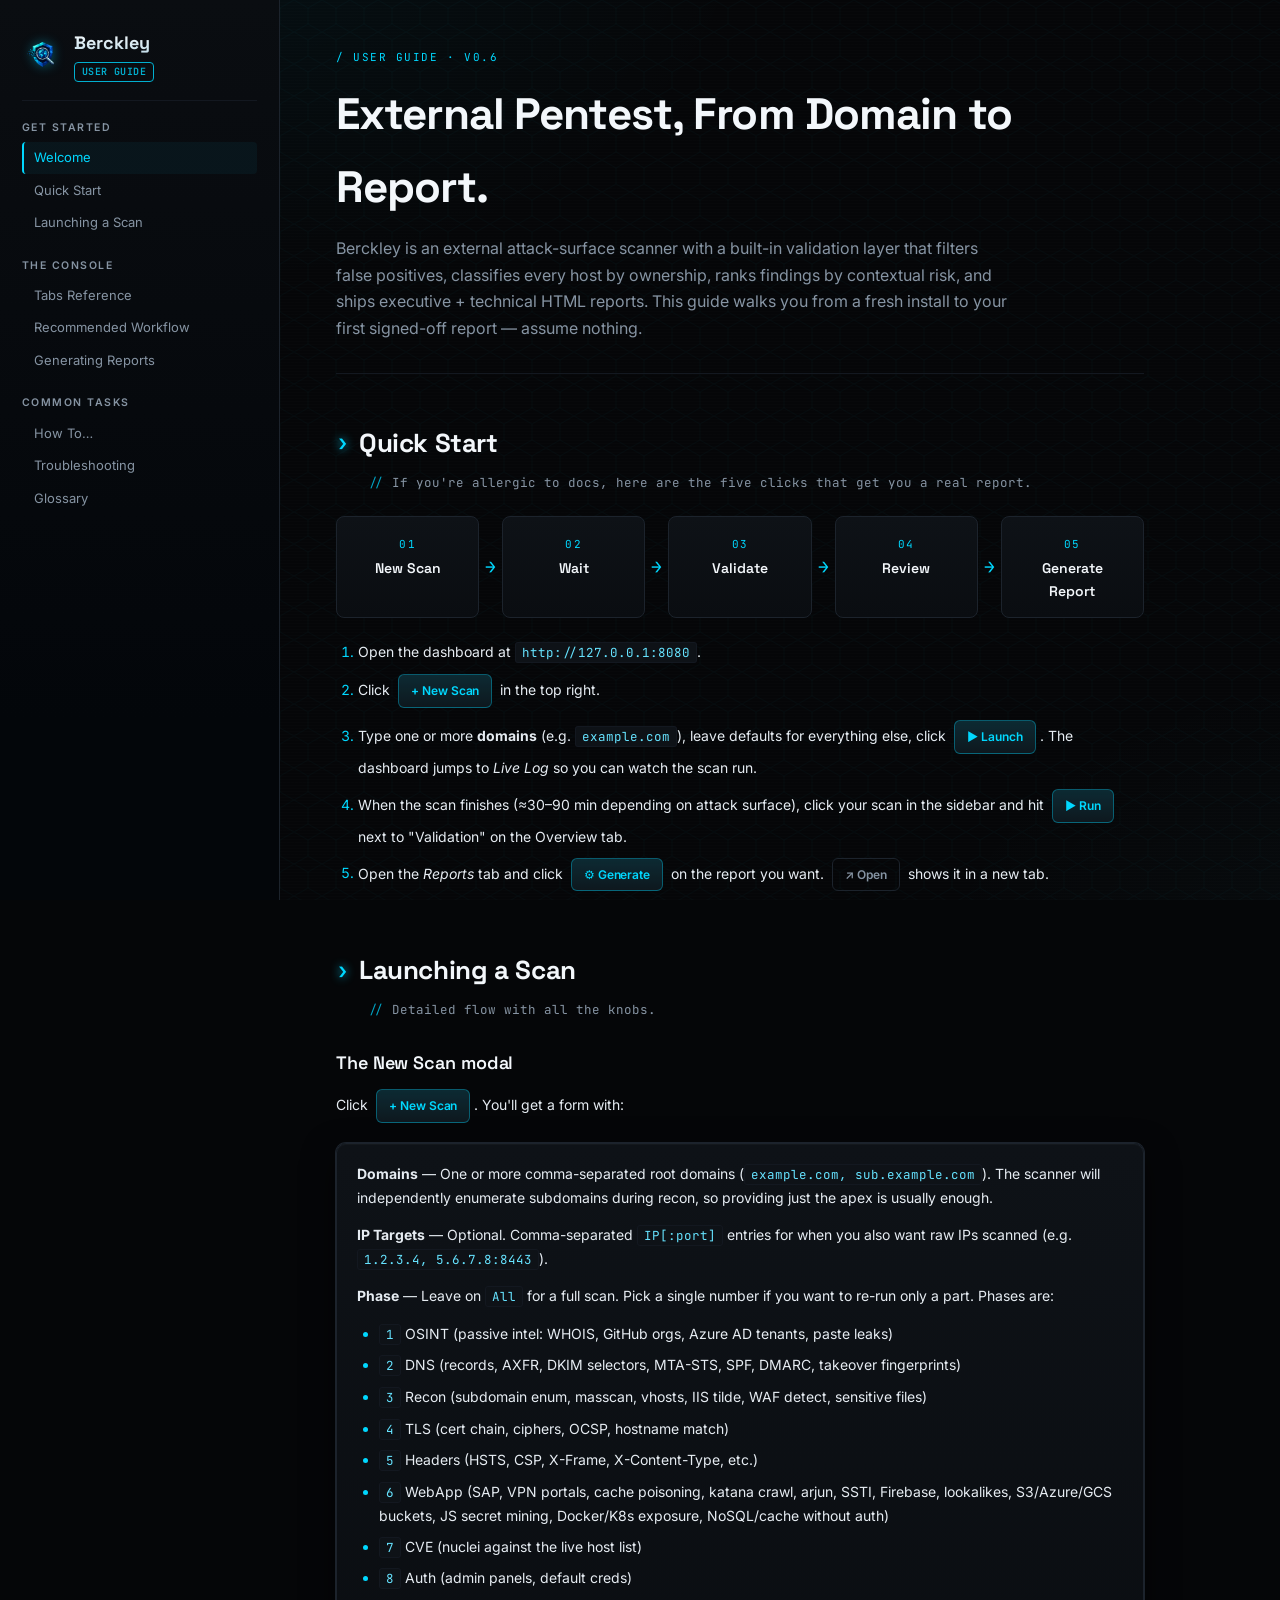
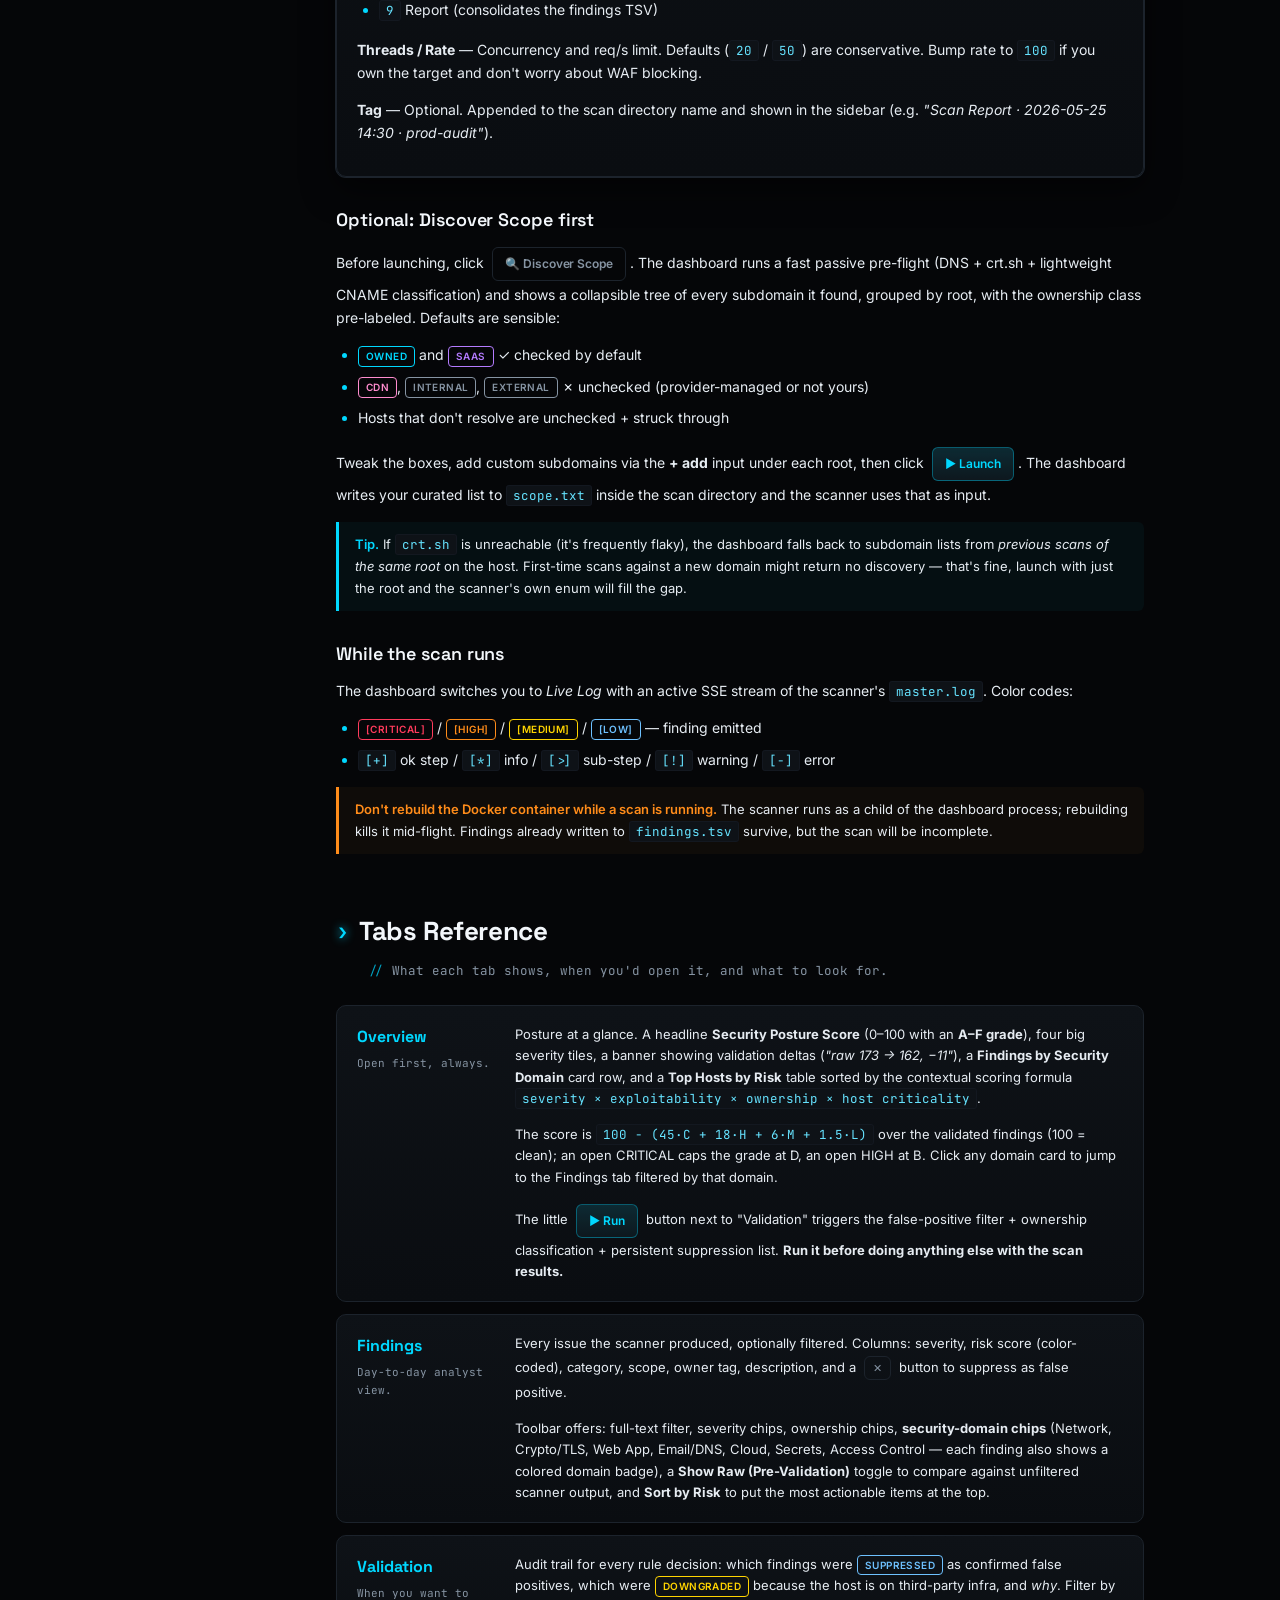
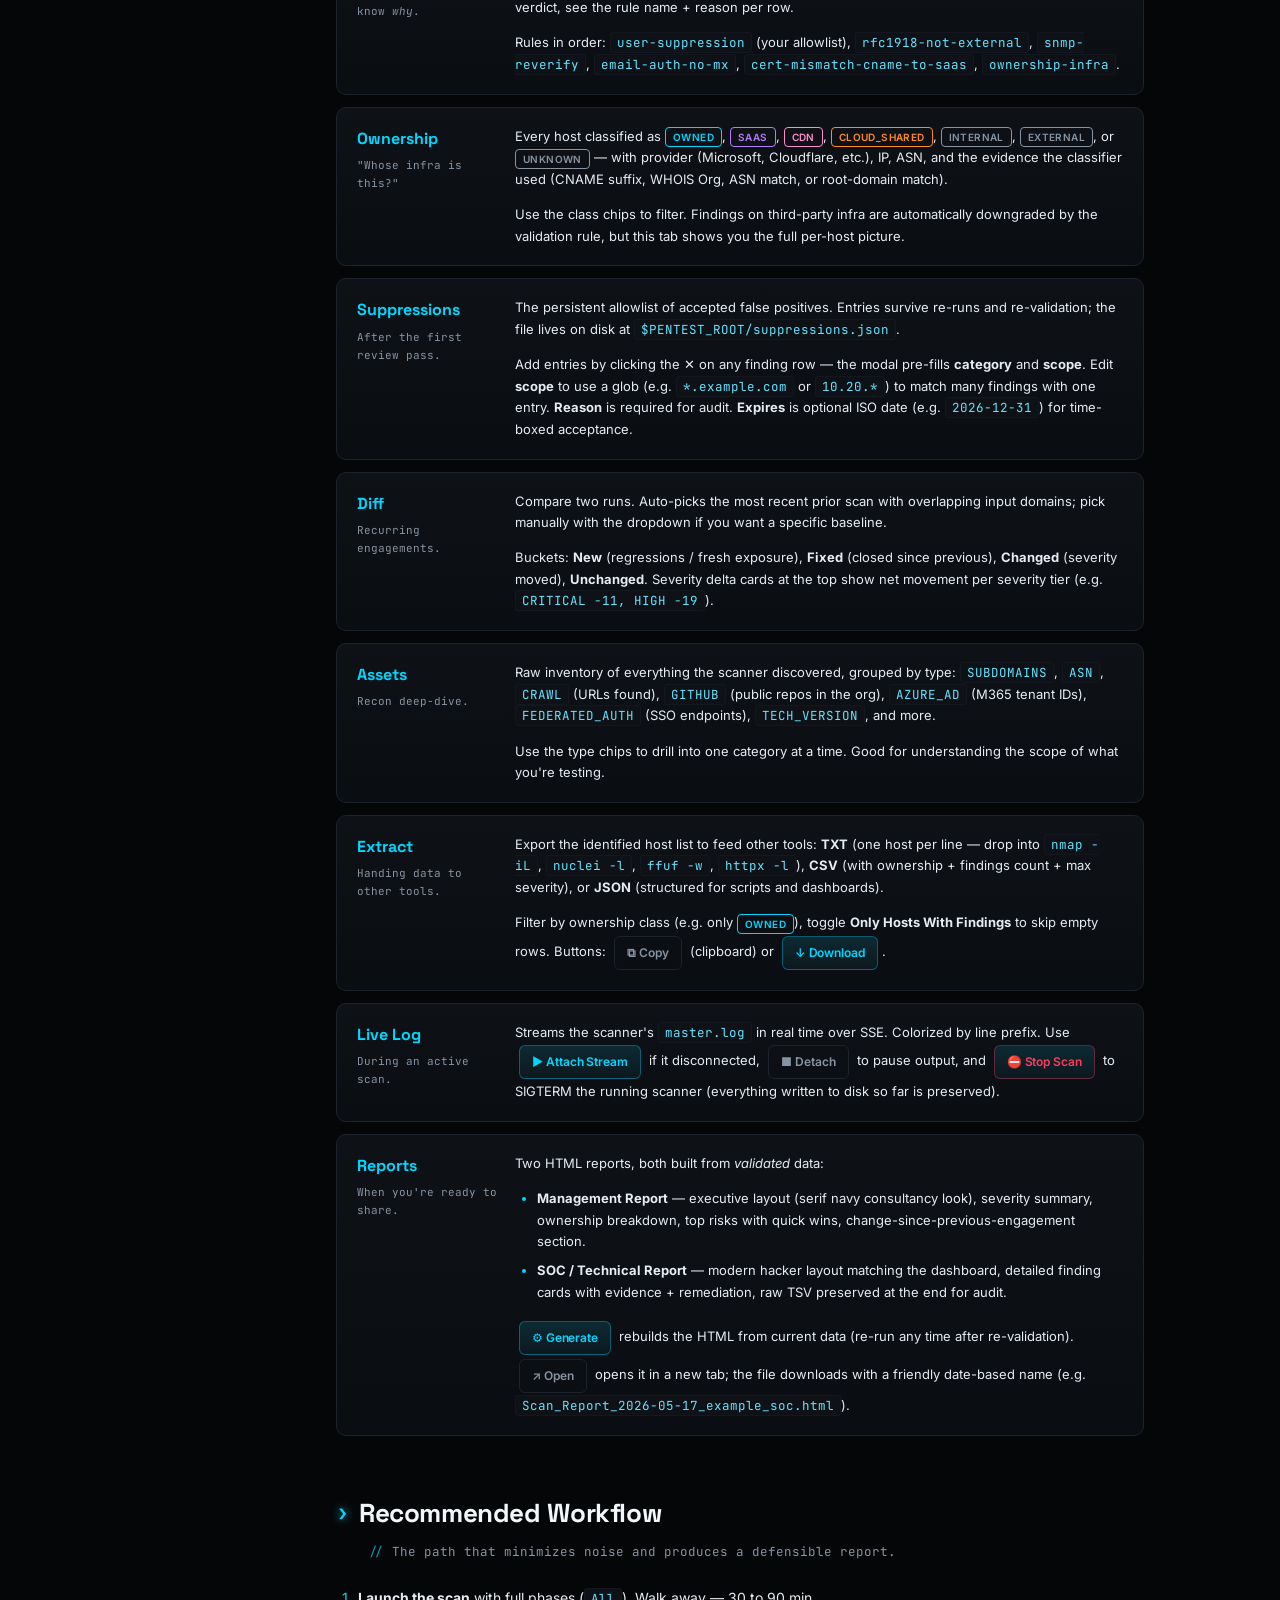
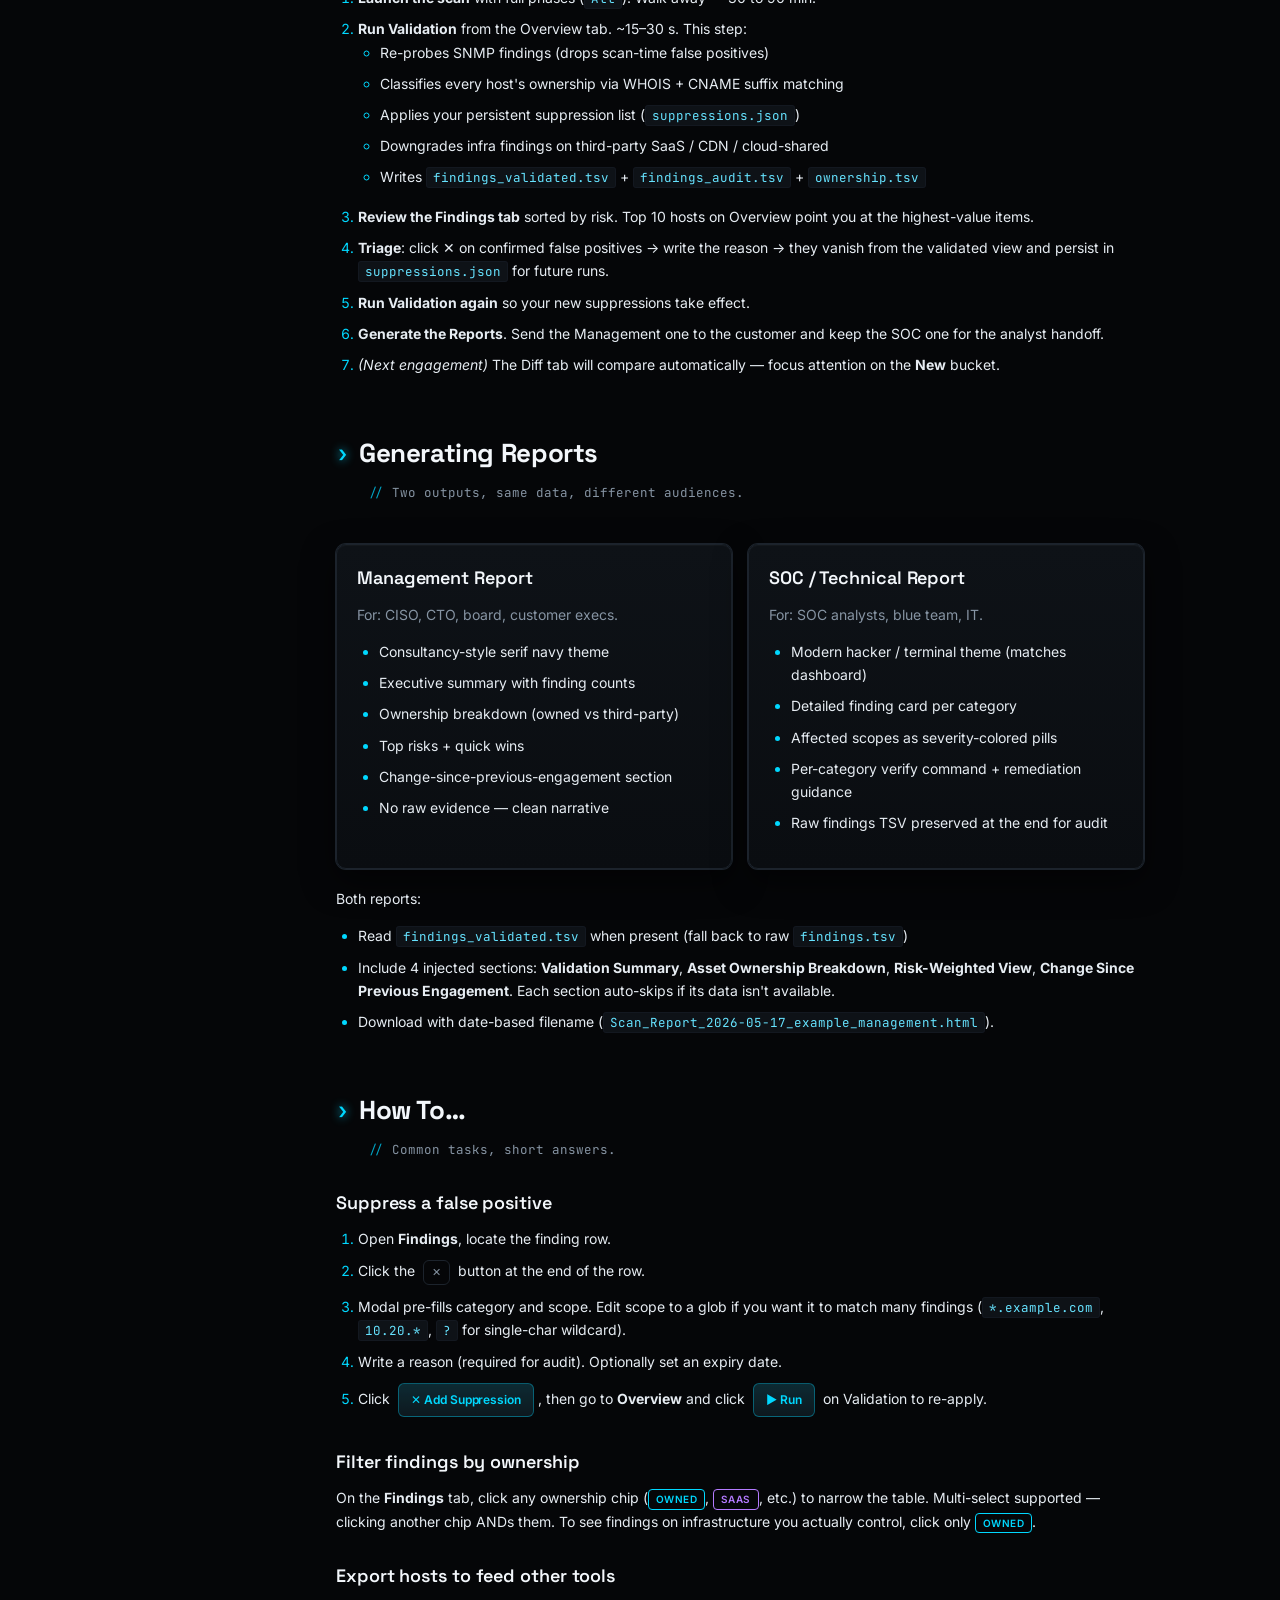
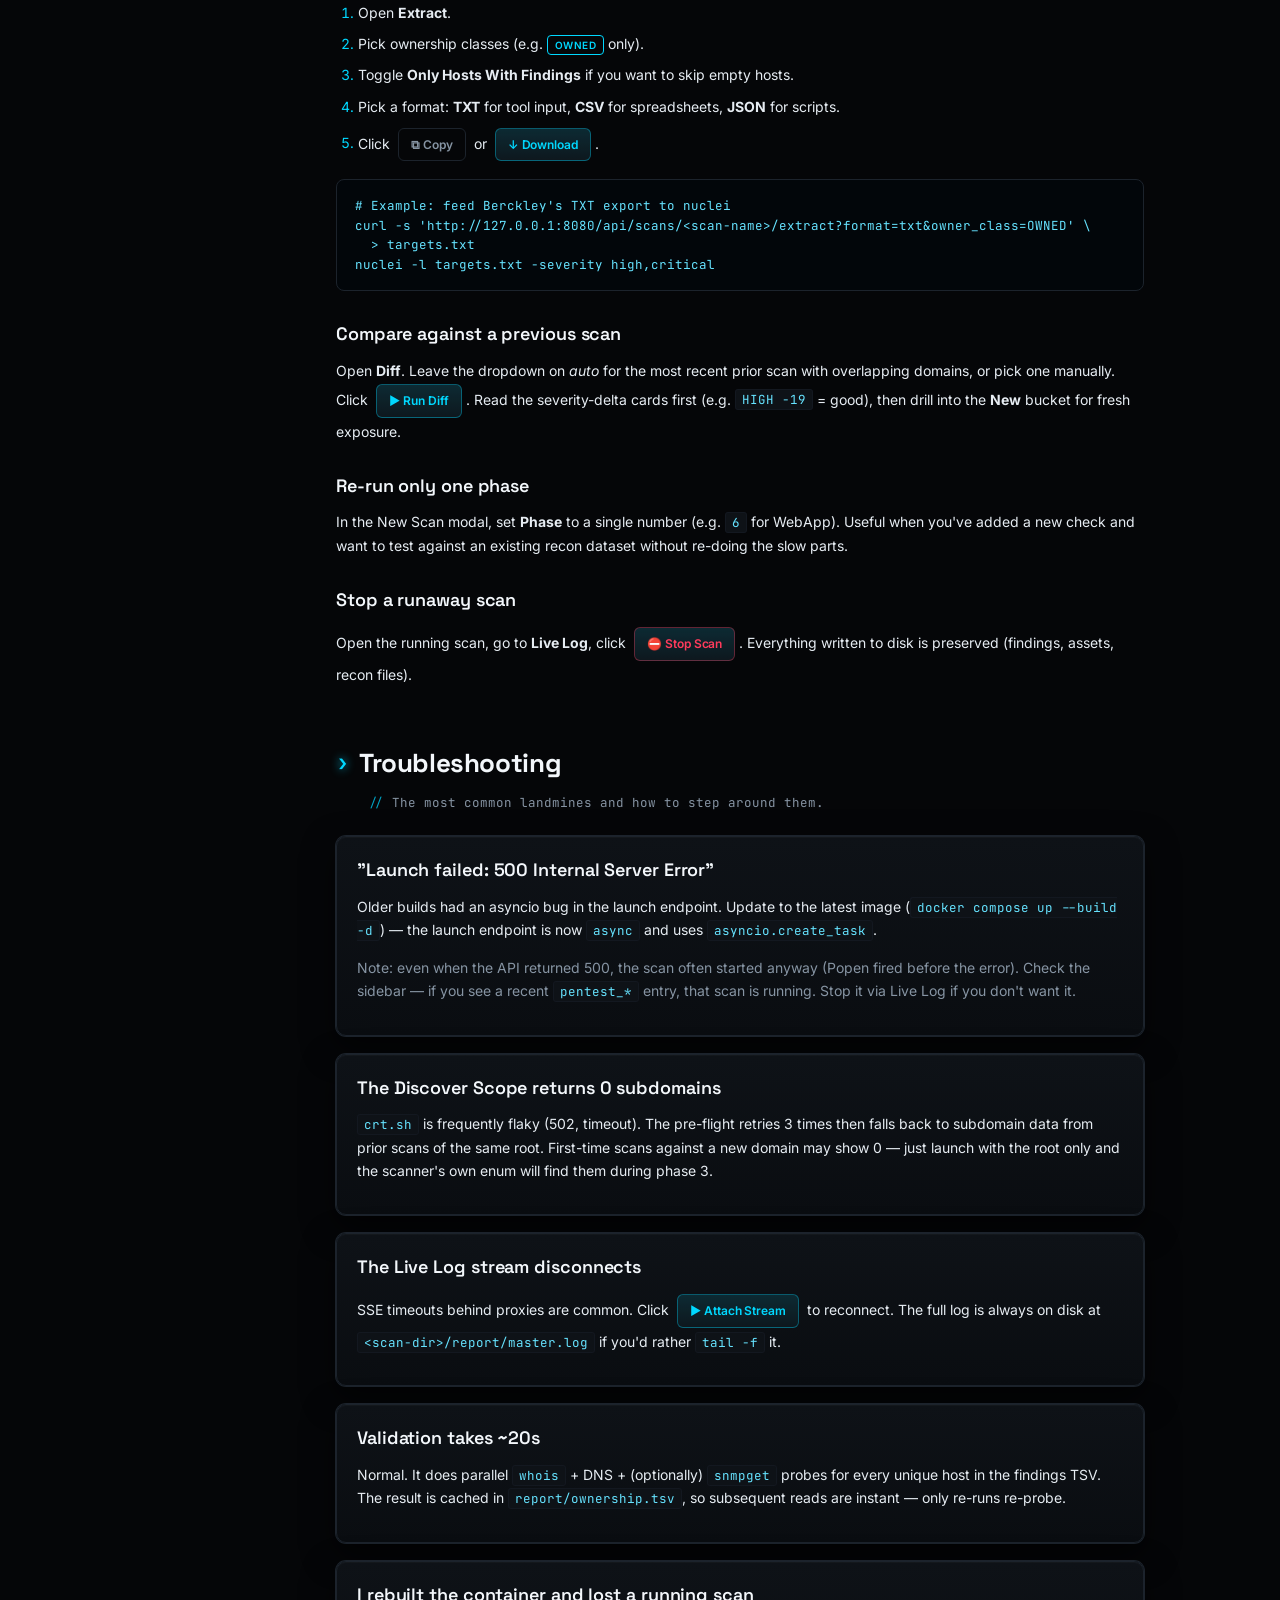
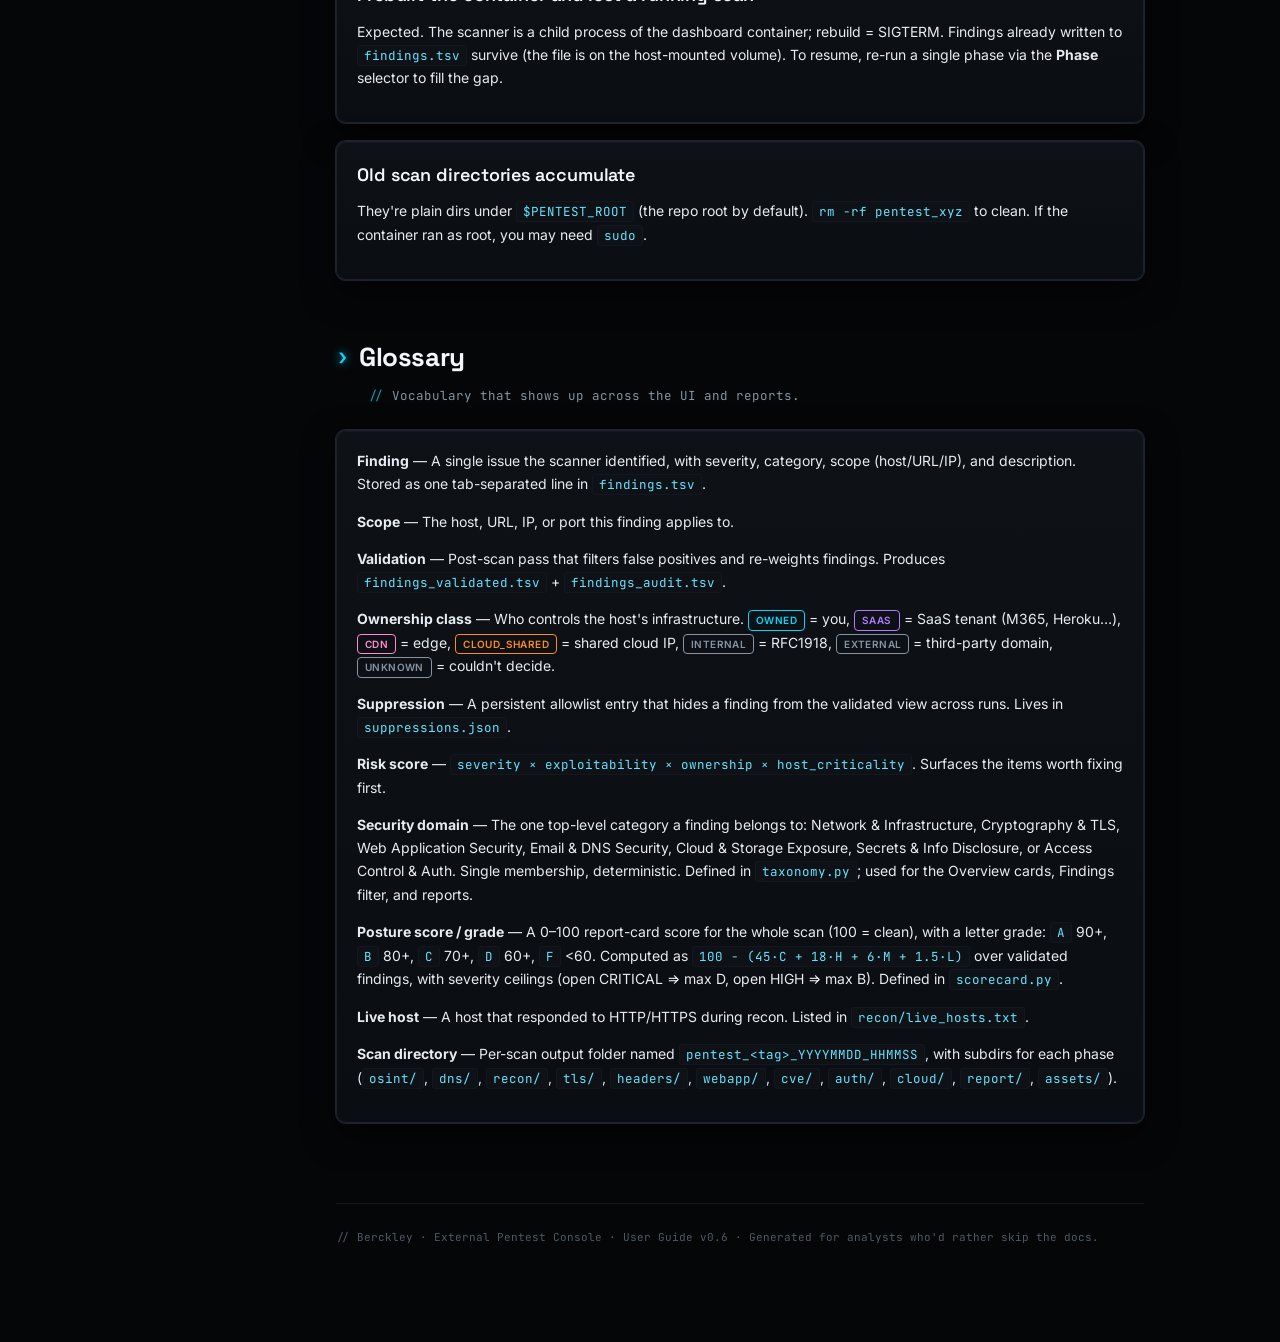
==== dashboard/static/guide.html @ d4cac2fb "Berckley — external attack-surface scanner, console & reports Public release of the tool only (no en" ====
<!doctype html>
<html lang="en">
<head>
<meta charset="utf-8">
<meta name="viewport" content="width=device-width, initial-scale=1">
<title>Berckley — User Guide</title>
<link rel="icon" type="image/png" href="/logo.png">
<link rel="preconnect" href="https://fonts.googleapis.com">
<link rel="preconnect" href="https://fonts.gstatic.com" crossorigin>
<link href="https://fonts.googleapis.com/css2?family=Inter:wght@400;500;600;700&family=Space+Grotesk:wght@500;600;700&family=JetBrains+Mono:wght@400;500;600;700&display=swap" rel="stylesheet">
<style>
:root {
  --bg:        #050608;
  --bg-1:      #0a0d11;
  --bg-2:      #0e1217;
  --bg-3:      #141921;
  --line:      #1c232c;
  --line-soft: #131820;
  --fg:        #e6ecf2;
  --fg-strong: #f3f7fb;
  --fg-soft:   #8694a3;
  --dim:       #4d5965;
  --accent:    #00d8ff;
  --accent-2:  #66e3ff;
  --accent-3:  #00a3c4;
  --crit: #ff3b5c;
  --high: #ff8c1a;
  --med:  #ffd400;
  --low:  #6ec1ff;
  --shadow-card:
    0 1px 0 rgba(255,255,255,.025) inset,
    0 0 0 1px var(--line),
    0 12px 32px rgba(0,0,0,.55);
  --font-ui:    'Inter', system-ui, -apple-system, sans-serif;
  --font-display:'Space Grotesk', 'Inter', sans-serif;
  --font-mono:  'JetBrains Mono', ui-monospace, monospace;
  --ease: cubic-bezier(.2, .8, .2, 1);
}
* { box-sizing: border-box; }
html, body { margin: 0; padding: 0; background: var(--bg); color: var(--fg); }
body {
  font-family: var(--font-ui);
  font-size: 14px; line-height: 1.65;
  -webkit-font-smoothing: antialiased;
  background-image:
    radial-gradient(1100px 700px at 12% -10%, rgba(0,216,255,.055), transparent 55%),
    radial-gradient(900px 600px at 110% 110%, rgba(102,227,255,.030), transparent 55%),
    url("data:image/svg+xml;utf8,<svg xmlns='http://www.w3.org/2000/svg' width='28' height='32' viewBox='0 0 28 32'><path d='M14 0l14 8v16L14 32 0 24V8z' fill='none' stroke='%23005a78' stroke-opacity='0.085' stroke-width='0.6'/></svg>"),
    repeating-linear-gradient(0deg, rgba(255,255,255,0.007) 0 1px, transparent 1px 3px);
  background-attachment: fixed;
  background-color: var(--bg);
}
::selection { background: rgba(0,216,255,.28); color: #fff; }
html { scroll-behavior: smooth; }

/* Layout */
.shell {
  display: grid;
  grid-template-columns: 280px 1fr;
  max-width: 1320px;
  margin: 0 auto;
}
.toc {
  position: sticky; top: 0;
  height: 100vh; overflow-y: auto;
  padding: 28px 22px;
  border-right: 1px solid var(--line);
  background: linear-gradient(180deg, var(--bg-1), #03060a 80%);
}
.toc-brand {
  display: flex; align-items: center; gap: 12px;
  padding-bottom: 18px;
  margin-bottom: 18px;
  border-bottom: 1px solid var(--line-soft);
}
.toc-brand img {
  width: 40px; height: 40px;
  filter: drop-shadow(0 0 6px rgba(0,216,255,.4));
}
.toc-brand .br {
  font-family: var(--font-display);
  font-weight: 700; font-size: 18px;
  background: linear-gradient(180deg, #fff, #b9d8e6);
  -webkit-background-clip: text; background-clip: text;
  -webkit-text-fill-color: transparent;
}
.toc-brand .tag {
  font-family: var(--font-mono);
  font-size: 10px; color: var(--accent); opacity: .8;
  letter-spacing: .04em; text-transform: uppercase;
  margin-top: 2px;
}
.toc h4 {
  font-size: 10.5px; font-weight: 600;
  letter-spacing: .14em; text-transform: uppercase;
  color: var(--fg-soft);
  margin: 18px 0 6px 0;
}
.toc a {
  display: block;
  padding: 5px 10px;
  font-size: 13px;
  color: var(--fg-soft);
  text-decoration: none;
  border-radius: 4px;
  border-left: 2px solid transparent;
  margin: 1px 0;
  transition: color .12s var(--ease), background .12s var(--ease);
}
.toc a:hover { color: var(--fg); background: rgba(0,216,255,.04); border-left-color: rgba(0,216,255,.3); }
.toc a.active { color: var(--accent); border-left-color: var(--accent); background: rgba(0,216,255,.05); }

/* Main content */
.content {
  padding: 48px 56px 96px 56px;
  max-width: 920px;
}
.hero {
  margin-bottom: 48px;
  padding-bottom: 32px;
  border-bottom: 1px solid var(--line-soft);
}
.hero-eyebrow {
  font-family: var(--font-mono);
  font-size: 11px;
  color: var(--accent);
  letter-spacing: .14em; text-transform: uppercase;
  margin-bottom: 12px;
}
.hero h1 {
  font-family: var(--font-display);
  font-size: 44px; font-weight: 700;
  letter-spacing: -.02em;
  margin: 0 0 12px 0;
  color: var(--fg-strong);
}
.hero p {
  font-size: 16px;
  color: var(--fg-soft);
  max-width: 680px;
  margin: 0;
}

/* Section headers — same pattern as dashboard panels */
section { margin-bottom: 56px; scroll-margin-top: 12px; }
.sec-head {
  display: flex; align-items: center; gap: 10px;
  margin-bottom: 8px;
}
.sec-head .prompt {
  color: var(--accent);
  font-family: var(--font-mono);
  font-weight: 700;
  font-size: 22px;
  line-height: 1;
  text-shadow: 0 0 10px var(--accent);
}
.sec-head h2 {
  margin: 0;
  font-family: var(--font-display);
  font-weight: 700; font-size: 26px;
  letter-spacing: -.015em;
  color: var(--fg-strong);
}
.sec-desc {
  margin: 0 0 24px 32px;
  color: var(--fg-soft);
  font-family: var(--font-mono);
  font-size: 12.5px;
  line-height: 1.55;
}
.sec-desc::before { content: "// "; color: var(--accent-3); }

h3 {
  font-family: var(--font-display);
  font-weight: 600; font-size: 18px;
  letter-spacing: -.005em;
  color: var(--fg-strong);
  margin: 28px 0 10px 0;
}

p { color: var(--fg); margin: 0 0 14px 0; }
.muted { color: var(--fg-soft); }

a { color: var(--accent-2); text-decoration: none; }
a:hover { color: var(--accent); text-decoration: underline; }

ol, ul { padding-left: 22px; margin: 0 0 16px 0; }
li { margin-bottom: 8px; }
li::marker { color: var(--accent); }

code {
  font-family: var(--font-mono); font-size: 12.5px;
  padding: 1px 6px;
  background: var(--bg-2);
  border: 1px solid var(--line-soft);
  border-radius: 3px;
  color: var(--accent-2);
}
pre {
  font-family: var(--font-mono);
  background: #02060a;
  border: 1px solid var(--line);
  border-radius: 8px;
  padding: 16px 18px;
  overflow-x: auto;
  margin: 14px 0;
  font-size: 12.5px;
  line-height: 1.55;
  color: var(--accent-2);
}
pre code { background: transparent; border: 0; padding: 0; color: inherit; }

/* Cards / callouts */
.card {
  border: 1px solid var(--line);
  border-radius: 10px;
  padding: 18px 20px;
  margin: 18px 0;
  background: linear-gradient(180deg, var(--bg-2), var(--bg-1));
  box-shadow: var(--shadow-card);
}
.card h3 { margin-top: 0; }
.callout {
  border-left: 3px solid var(--accent);
  padding: 12px 16px;
  margin: 16px 0;
  background: rgba(0,216,255,.04);
  border-radius: 0 6px 6px 0;
  font-size: 13px;
}
.callout.warn { border-left-color: var(--high); background: rgba(255,140,26,.04); }
.callout.crit { border-left-color: var(--crit); background: rgba(255,59,92,.04); }
.callout strong { color: var(--accent); font-weight: 600; }
.callout.warn strong { color: var(--high); }
.callout.crit strong { color: var(--crit); }

/* Tabs reference table */
.tab-grid {
  display: grid;
  grid-template-columns: 1fr;
  gap: 12px;
  margin: 16px 0;
}
.tab-card {
  border: 1px solid var(--line);
  border-radius: 10px;
  padding: 18px 20px;
  background: linear-gradient(180deg, var(--bg-2), var(--bg-1));
  display: grid;
  grid-template-columns: 140px 1fr;
  gap: 18px;
  align-items: start;
}
.tab-card .name {
  font-family: var(--font-display);
  font-weight: 700;
  font-size: 16px;
  color: var(--accent);
}
.tab-card .when {
  font-family: var(--font-mono);
  font-size: 11px;
  color: var(--fg-soft);
  margin-top: 4px;
}
.tab-card .body { font-size: 13px; }
.tab-card .body p:last-child { margin-bottom: 0; }

/* Severity / class tags inline */
.tag {
  display: inline-block;
  padding: 1px 7px;
  font-family: var(--font-ui);
  font-size: 10px; font-weight: 600;
  letter-spacing: .04em;
  border: 1px solid currentColor;
  border-radius: 4px;
  text-transform: uppercase;
  vertical-align: middle;
}
.tag.crit { color: var(--crit); }
.tag.high { color: var(--high); }
.tag.med  { color: var(--med); }
.tag.low  { color: var(--low); }
.tag.owned { color: var(--accent); }
.tag.saas { color: #b47bff; }
.tag.cdn { color: #ff8cce; }
.tag.cloud { color: var(--high); }
.tag.internal, .tag.unknown, .tag.external { color: var(--fg-soft); }

/* Workflow diagram */
.flow {
  display: flex; align-items: stretch;
  gap: 0;
  margin: 22px 0;
  flex-wrap: wrap;
}
.flow-step {
  flex: 1;
  min-width: 140px;
  border: 1px solid var(--line);
  border-radius: 8px;
  padding: 14px 16px;
  background: linear-gradient(180deg, var(--bg-2), var(--bg-1));
  position: relative;
  text-align: center;
}
.flow-step .num {
  display: inline-block;
  font-family: var(--font-mono);
  font-size: 11px;
  color: var(--accent);
  letter-spacing: .12em;
  margin-bottom: 4px;
}
.flow-step .lbl {
  font-family: var(--font-display);
  font-weight: 600;
  color: var(--fg-strong);
}
.flow-arrow {
  align-self: center;
  color: var(--accent);
  padding: 0 6px;
  font-family: var(--font-mono);
  font-size: 18px;
}

/* Buttons (visual reference) */
.btn-sample {
  display: inline-block;
  padding: 6px 12px;
  border: 1px solid rgba(0, 216, 255, .35);
  border-radius: 6px;
  color: var(--accent);
  font-weight: 600;
  font-family: var(--font-ui);
  font-size: 12px;
  background: linear-gradient(180deg, rgba(0,216,255,.12), rgba(0,216,255,.03)), var(--bg-2);
  letter-spacing: -.005em;
  margin: 2px 4px;
  vertical-align: middle;
}
.btn-sample.ghost {
  color: var(--fg-soft);
  background: transparent;
  border-color: var(--line);
}
kbd {
  display: inline-block;
  padding: 2px 6px;
  border: 1px solid var(--line);
  border-bottom-width: 2px;
  border-radius: 4px;
  font-family: var(--font-mono);
  font-size: 11px;
  background: var(--bg-2);
  color: var(--fg-strong);
}

/* Two-col layout for tips */
.two-col {
  display: grid;
  grid-template-columns: 1fr 1fr;
  gap: 16px;
}
@media (max-width: 900px) {
  .shell { grid-template-columns: 1fr; }
  .toc { position: relative; height: auto; border-right: 0; border-bottom: 1px solid var(--line); }
  .content { padding: 32px 24px; }
  .two-col { grid-template-columns: 1fr; }
  .tab-card { grid-template-columns: 1fr; }
}

footer {
  margin-top: 80px;
  padding-top: 24px;
  border-top: 1px solid var(--line-soft);
  font-family: var(--font-mono);
  font-size: 11px;
  color: var(--dim);
}
</style>
</head>
<body>

<div class="shell">

  <!-- ── Table of Contents ─────────────────────────────────────────────── -->
  <aside class="toc">
    <div class="toc-brand">
      <img src="/logo.png" alt="Berckley" onerror="this.style.display='none'">
      <div>
        <div class="br">Berckley</div>
        <div class="tag">User Guide</div>
      </div>
    </div>

    <h4>Get Started</h4>
    <a href="#welcome">Welcome</a>
    <a href="#quickstart">Quick Start</a>
    <a href="#launching">Launching a Scan</a>

    <h4>The Console</h4>
    <a href="#tabs">Tabs Reference</a>
    <a href="#workflow">Recommended Workflow</a>
    <a href="#reports">Generating Reports</a>

    <h4>Common Tasks</h4>
    <a href="#tasks">How To…</a>
    <a href="#troubleshooting">Troubleshooting</a>
    <a href="#glossary">Glossary</a>
  </aside>

  <!-- ── Main Content ──────────────────────────────────────────────────── -->
  <main class="content">

    <!-- Hero -->
    <header class="hero" id="welcome">
      <div class="hero-eyebrow">/ User guide · v0.6</div>
      <h1>External Pentest, From Domain to Report.</h1>
      <p>Berckley is an external attack-surface scanner with a built-in
      validation layer that filters false positives, classifies every host by
      ownership, ranks findings by contextual risk, and ships executive +
      technical HTML reports. This guide walks you from a fresh install to your
      first signed-off report — assume nothing.</p>
    </header>

    <!-- Quick Start -->
    <section id="quickstart">
      <div class="sec-head"><span class="prompt">›</span><h2>Quick Start</h2></div>
      <p class="sec-desc">If you're allergic to docs, here are the five clicks that get you a real report.</p>

      <div class="flow">
        <div class="flow-step"><div class="num">01</div><div class="lbl">New Scan</div></div>
        <div class="flow-arrow">→</div>
        <div class="flow-step"><div class="num">02</div><div class="lbl">Wait</div></div>
        <div class="flow-arrow">→</div>
        <div class="flow-step"><div class="num">03</div><div class="lbl">Validate</div></div>
        <div class="flow-arrow">→</div>
        <div class="flow-step"><div class="num">04</div><div class="lbl">Review</div></div>
        <div class="flow-arrow">→</div>
        <div class="flow-step"><div class="num">05</div><div class="lbl">Generate Report</div></div>
      </div>

      <ol>
        <li>Open the dashboard at <code>http://127.0.0.1:8080</code>.</li>
        <li>Click <span class="btn-sample">+ New Scan</span> in the top right.</li>
        <li>Type one or more <strong>domains</strong> (e.g. <code>example.com</code>), leave defaults
            for everything else, click <span class="btn-sample">▶ Launch</span>. The dashboard jumps to <em>Live Log</em> so you can watch the scan run.</li>
        <li>When the scan finishes (≈30–90 min depending on attack surface),
            click your scan in the sidebar and hit <span class="btn-sample">▶ Run</span> next to "Validation" on the Overview tab.</li>
        <li>Open the <em>Reports</em> tab and click <span class="btn-sample">⚙ Generate</span> on the report you want.
            <span class="btn-sample ghost">↗ Open</span> shows it in a new tab.</li>
      </ol>
    </section>

    <!-- Launching -->
    <section id="launching">
      <div class="sec-head"><span class="prompt">›</span><h2>Launching a Scan</h2></div>
      <p class="sec-desc">Detailed flow with all the knobs.</p>

      <h3>The New Scan modal</h3>
      <p>Click <span class="btn-sample">+ New Scan</span>. You'll get a form with:</p>

      <div class="card">
        <p><strong>Domains</strong> — One or more comma-separated root domains
        (<code>example.com, sub.example.com</code>). The scanner will independently enumerate
        subdomains during recon, so providing just the apex is usually enough.</p>

        <p><strong>IP Targets</strong> — Optional. Comma-separated <code>IP[:port]</code> entries for
        when you also want raw IPs scanned (e.g. <code>1.2.3.4, 5.6.7.8:8443</code>).</p>

        <p><strong>Phase</strong> — Leave on <code>All</code> for a full scan. Pick a single number
        if you want to re-run only a part. Phases are:</p>
        <ul>
          <li><code>1</code> OSINT (passive intel: WHOIS, GitHub orgs, Azure AD tenants, paste leaks)</li>
          <li><code>2</code> DNS (records, AXFR, DKIM selectors, MTA-STS, SPF, DMARC, takeover fingerprints)</li>
          <li><code>3</code> Recon (subdomain enum, masscan, vhosts, IIS tilde, WAF detect, sensitive files)</li>
          <li><code>4</code> TLS (cert chain, ciphers, OCSP, hostname match)</li>
          <li><code>5</code> Headers (HSTS, CSP, X-Frame, X-Content-Type, etc.)</li>
          <li><code>6</code> WebApp (SAP, VPN portals, cache poisoning, katana crawl, arjun, SSTI,
              Firebase, lookalikes, S3/Azure/GCS buckets, JS secret mining,
              Docker/K8s exposure, NoSQL/cache without auth)</li>
          <li><code>7</code> CVE (nuclei against the live host list)</li>
          <li><code>8</code> Auth (admin panels, default creds)</li>
          <li><code>9</code> Report (consolidates the findings TSV)</li>
        </ul>

        <p><strong>Threads / Rate</strong> — Concurrency and req/s limit. Defaults
        (<code>20</code> / <code>50</code>) are conservative. Bump rate to <code>100</code> if you
        own the target and don't worry about WAF blocking.</p>

        <p><strong>Tag</strong> — Optional. Appended to the scan directory name and shown in
        the sidebar (e.g. <em>"Scan Report · 2026-05-25 14:30 · prod-audit"</em>).</p>
      </div>

      <h3>Optional: Discover Scope first</h3>
      <p>Before launching, click <span class="btn-sample ghost">🔍 Discover Scope</span>. The dashboard
      runs a fast passive pre-flight (DNS + crt.sh + lightweight CNAME classification) and
      shows a collapsible tree of every subdomain it found, grouped by root, with the
      ownership class pre-labeled. Defaults are sensible:</p>
      <ul>
        <li><span class="tag owned">Owned</span> and <span class="tag saas">SaaS</span> ✓ checked by default</li>
        <li><span class="tag cdn">Cdn</span>, <span class="tag internal">Internal</span>, <span class="tag external">External</span> ✗ unchecked (provider-managed or not yours)</li>
        <li>Hosts that don't resolve are unchecked + struck through</li>
      </ul>
      <p>Tweak the boxes, add custom subdomains via the <strong>+ add</strong> input under each root,
      then click <span class="btn-sample">▶ Launch</span>. The dashboard writes your curated list
      to <code>scope.txt</code> inside the scan directory and the scanner uses that as input.</p>

      <div class="callout">
        <strong>Tip.</strong> If <code>crt.sh</code> is unreachable (it's frequently flaky), the dashboard
        falls back to subdomain lists from <em>previous scans of the same root</em> on the host.
        First-time scans against a new domain might return no discovery — that's fine,
        launch with just the root and the scanner's own enum will fill the gap.
      </div>

      <h3>While the scan runs</h3>
      <p>The dashboard switches you to <em>Live Log</em> with an active SSE stream of the
      scanner's <code>master.log</code>. Color codes:</p>
      <ul>
        <li><span class="tag crit">[CRITICAL]</span> / <span class="tag high">[HIGH]</span> / <span class="tag med">[MEDIUM]</span> / <span class="tag low">[LOW]</span> — finding emitted</li>
        <li><code>[+]</code> ok step / <code>[*]</code> info / <code>[&gt;]</code> sub-step / <code>[!]</code> warning / <code>[-]</code> error</li>
      </ul>

      <div class="callout warn">
        <strong>Don't rebuild the Docker container while a scan is running.</strong>
        The scanner runs as a child of the dashboard process; rebuilding kills it
        mid-flight. Findings already written to <code>findings.tsv</code> survive, but
        the scan will be incomplete.
      </div>
    </section>

    <!-- Tabs Reference -->
    <section id="tabs">
      <div class="sec-head"><span class="prompt">›</span><h2>Tabs Reference</h2></div>
      <p class="sec-desc">What each tab shows, when you'd open it, and what to look for.</p>

      <div class="tab-grid">

        <div class="tab-card">
          <div>
            <div class="name">Overview</div>
            <div class="when">Open first, always.</div>
          </div>
          <div class="body">
            <p>Posture at a glance. A headline <strong>Security Posture Score</strong>
            (0–100 with an <strong>A–F grade</strong>), four big severity tiles, a banner showing
            validation deltas (<em>"raw 173 → 162, −11"</em>), a <strong>Findings by Security
            Domain</strong> card row, and a <strong>Top Hosts by Risk</strong>
            table sorted by the contextual scoring formula
            <code>severity × exploitability × ownership × host criticality</code>.</p>
            <p>The score is <code>100 − (45·C + 18·H + 6·M + 1.5·L)</code> over the validated
            findings (100 = clean); an open CRITICAL caps the grade at D, an open HIGH at B.
            Click any domain card to jump to the Findings tab filtered by that domain.</p>
            <p>The little <span class="btn-sample">▶ Run</span> button next to "Validation"
            triggers the false-positive filter + ownership classification + persistent
            suppression list. <strong>Run it before doing anything else with the scan results.</strong></p>
          </div>
        </div>

        <div class="tab-card">
          <div>
            <div class="name">Findings</div>
            <div class="when">Day-to-day analyst view.</div>
          </div>
          <div class="body">
            <p>Every issue the scanner produced, optionally filtered. Columns: severity,
            risk score (color-coded), category, scope, owner tag, description, and a
            <span class="btn-sample ghost" style="padding:2px 8px;font-size:11px">✕</span> button
            to suppress as false positive.</p>
            <p>Toolbar offers: full-text filter, severity chips, ownership chips,
            <strong>security-domain chips</strong> (Network, Crypto/TLS, Web App, Email/DNS, Cloud,
            Secrets, Access Control — each finding also shows a colored domain badge), a
            <strong>Show Raw (Pre-Validation)</strong> toggle to compare against unfiltered scanner
            output, and <strong>Sort by Risk</strong> to put the most actionable items at the top.</p>
          </div>
        </div>

        <div class="tab-card">
          <div>
            <div class="name">Validation</div>
            <div class="when">When you want to know <em>why</em>.</div>
          </div>
          <div class="body">
            <p>Audit trail for every rule decision: which findings were
            <span class="tag low">suppressed</span> as confirmed false positives, which were
            <span class="tag med">downgraded</span> because the host is on third-party infra, and
            <em>why</em>. Filter by verdict, see the rule name + reason per row.</p>
            <p>Rules in order: <code>user-suppression</code> (your allowlist),
            <code>rfc1918-not-external</code>, <code>snmp-reverify</code>,
            <code>email-auth-no-mx</code>, <code>cert-mismatch-cname-to-saas</code>,
            <code>ownership-infra</code>.</p>
          </div>
        </div>

        <div class="tab-card">
          <div>
            <div class="name">Ownership</div>
            <div class="when">"Whose infra is this?"</div>
          </div>
          <div class="body">
            <p>Every host classified as
            <span class="tag owned">Owned</span>, <span class="tag saas">Saas</span>,
            <span class="tag cdn">Cdn</span>, <span class="tag cloud">Cloud_shared</span>,
            <span class="tag internal">Internal</span>, <span class="tag external">External</span>,
            or <span class="tag unknown">Unknown</span> — with provider (Microsoft, Cloudflare,
            etc.), IP, ASN, and the evidence the classifier used (CNAME suffix, WHOIS Org,
            ASN match, or root-domain match).</p>
            <p>Use the class chips to filter. Findings on third-party infra are
            automatically downgraded by the validation rule, but this tab shows you
            the full per-host picture.</p>
          </div>
        </div>

        <div class="tab-card">
          <div>
            <div class="name">Suppressions</div>
            <div class="when">After the first review pass.</div>
          </div>
          <div class="body">
            <p>The persistent allowlist of accepted false positives. Entries survive
            re-runs and re-validation; the file lives on disk at
            <code>$PENTEST_ROOT/suppressions.json</code>.</p>
            <p>Add entries by clicking the ✕ on any finding row — the modal pre-fills
            <strong>category</strong> and <strong>scope</strong>. Edit <strong>scope</strong> to use a glob
            (e.g. <code>*.example.com</code> or <code>10.20.*</code>) to match many findings with one
            entry. <strong>Reason</strong> is required for audit. <strong>Expires</strong> is optional
            ISO date (e.g. <code>2026-12-31</code>) for time-boxed acceptance.</p>
          </div>
        </div>

        <div class="tab-card">
          <div>
            <div class="name">Diff</div>
            <div class="when">Recurring engagements.</div>
          </div>
          <div class="body">
            <p>Compare two runs. Auto-picks the most recent prior scan with overlapping
            input domains; pick manually with the dropdown if you want a specific
            baseline.</p>
            <p>Buckets: <strong>New</strong> (regressions / fresh exposure),
            <strong>Fixed</strong> (closed since previous), <strong>Changed</strong> (severity moved),
            <strong>Unchanged</strong>. Severity delta cards at the top show net movement
            per severity tier (e.g. <code>CRITICAL −11, HIGH −19</code>).</p>
          </div>
        </div>

        <div class="tab-card">
          <div>
            <div class="name">Assets</div>
            <div class="when">Recon deep-dive.</div>
          </div>
          <div class="body">
            <p>Raw inventory of everything the scanner discovered, grouped by type:
            <code>SUBDOMAINS</code>, <code>ASN</code>, <code>CRAWL</code> (URLs found),
            <code>GITHUB</code> (public repos in the org), <code>AZURE_AD</code> (M365 tenant IDs),
            <code>FEDERATED_AUTH</code> (SSO endpoints), <code>TECH_VERSION</code>, and more.</p>
            <p>Use the type chips to drill into one category at a time. Good for
            understanding the scope of what you're testing.</p>
          </div>
        </div>

        <div class="tab-card">
          <div>
            <div class="name">Extract</div>
            <div class="when">Handing data to other tools.</div>
          </div>
          <div class="body">
            <p>Export the identified host list to feed other tools:
            <strong>TXT</strong> (one host per line — drop into <code>nmap -iL</code>,
            <code>nuclei -l</code>, <code>ffuf -w</code>, <code>httpx -l</code>),
            <strong>CSV</strong> (with ownership + findings count + max severity),
            or <strong>JSON</strong> (structured for scripts and dashboards).</p>
            <p>Filter by ownership class (e.g. only <span class="tag owned">Owned</span>), toggle
            <strong>Only Hosts With Findings</strong> to skip empty rows. Buttons:
            <span class="btn-sample ghost">⧉ Copy</span> (clipboard) or
            <span class="btn-sample">↓ Download</span>.</p>
          </div>
        </div>

        <div class="tab-card">
          <div>
            <div class="name">Live Log</div>
            <div class="when">During an active scan.</div>
          </div>
          <div class="body">
            <p>Streams the scanner's <code>master.log</code> in real time over SSE. Colorized
            by line prefix. Use <span class="btn-sample">▶ Attach Stream</span> if it
            disconnected, <span class="btn-sample ghost">■ Detach</span> to pause output, and
            <span class="btn-sample" style="color:var(--crit);border-color:rgba(255,59,92,.35)">⛔ Stop Scan</span>
            to SIGTERM the running scanner (everything written to disk so far is preserved).</p>
          </div>
        </div>

        <div class="tab-card">
          <div>
            <div class="name">Reports</div>
            <div class="when">When you're ready to share.</div>
          </div>
          <div class="body">
            <p>Two HTML reports, both built from <em>validated</em> data:</p>
            <ul>
              <li><strong>Management Report</strong> — executive layout (serif navy
              consultancy look), severity summary, ownership breakdown, top risks
              with quick wins, change-since-previous-engagement section.</li>
              <li><strong>SOC / Technical Report</strong> — modern hacker layout matching
              the dashboard, detailed finding cards with evidence + remediation, raw
              TSV preserved at the end for audit.</li>
            </ul>
            <p><span class="btn-sample">⚙ Generate</span> rebuilds the HTML from current data
            (re-run any time after re-validation). <span class="btn-sample ghost">↗ Open</span>
            opens it in a new tab; the file downloads with a friendly date-based name
            (e.g. <code>Scan_Report_2026-05-17_example_soc.html</code>).</p>
          </div>
        </div>

      </div>
    </section>

    <!-- Workflow -->
    <section id="workflow">
      <div class="sec-head"><span class="prompt">›</span><h2>Recommended Workflow</h2></div>
      <p class="sec-desc">The path that minimizes noise and produces a defensible report.</p>

      <ol>
        <li><strong>Launch the scan</strong> with full phases (<code>All</code>). Walk away — 30 to 90 min.</li>
        <li><strong>Run Validation</strong> from the Overview tab. ~15–30 s. This step:
          <ul>
            <li>Re-probes SNMP findings (drops scan-time false positives)</li>
            <li>Classifies every host's ownership via WHOIS + CNAME suffix matching</li>
            <li>Applies your persistent suppression list (<code>suppressions.json</code>)</li>
            <li>Downgrades infra findings on third-party SaaS / CDN / cloud-shared</li>
            <li>Writes <code>findings_validated.tsv</code> + <code>findings_audit.tsv</code> + <code>ownership.tsv</code></li>
          </ul>
        </li>
        <li><strong>Review the Findings tab</strong> sorted by risk. Top 10 hosts on Overview
            point you at the highest-value items.</li>
        <li><strong>Triage</strong>: click ✕ on confirmed false positives → write the reason →
            they vanish from the validated view and persist in <code>suppressions.json</code>
            for future runs.</li>
        <li><strong>Run Validation again</strong> so your new suppressions take effect.</li>
        <li><strong>Generate the Reports</strong>. Send the Management one to the customer
            and keep the SOC one for the analyst handoff.</li>
        <li><em>(Next engagement)</em> The Diff tab will compare automatically — focus
            attention on the <strong>New</strong> bucket.</li>
      </ol>
    </section>

    <!-- Reports -->
    <section id="reports">
      <div class="sec-head"><span class="prompt">›</span><h2>Generating Reports</h2></div>
      <p class="sec-desc">Two outputs, same data, different audiences.</p>

      <div class="two-col">

        <div class="card">
          <h3>Management Report</h3>
          <p class="muted">For: CISO, CTO, board, customer execs.</p>
          <ul>
            <li>Consultancy-style serif navy theme</li>
            <li>Executive summary with finding counts</li>
            <li>Ownership breakdown (owned vs third-party)</li>
            <li>Top risks + quick wins</li>
            <li>Change-since-previous-engagement section</li>
            <li>No raw evidence — clean narrative</li>
          </ul>
        </div>

        <div class="card">
          <h3>SOC / Technical Report</h3>
          <p class="muted">For: SOC analysts, blue team, IT.</p>
          <ul>
            <li>Modern hacker / terminal theme (matches dashboard)</li>
            <li>Detailed finding card per category</li>
            <li>Affected scopes as severity-colored pills</li>
            <li>Per-category verify command + remediation guidance</li>
            <li>Raw findings TSV preserved at the end for audit</li>
          </ul>
        </div>

      </div>

      <p>Both reports:</p>
      <ul>
        <li>Read <code>findings_validated.tsv</code> when present (fall back to raw <code>findings.tsv</code>)</li>
        <li>Include 4 injected sections: <strong>Validation Summary</strong>, <strong>Asset Ownership Breakdown</strong>,
            <strong>Risk-Weighted View</strong>, <strong>Change Since Previous Engagement</strong>.
            Each section auto-skips if its data isn't available.</li>
        <li>Download with date-based filename
            (<code>Scan_Report_2026-05-17_example_management.html</code>).</li>
      </ul>
    </section>

    <!-- How To -->
    <section id="tasks">
      <div class="sec-head"><span class="prompt">›</span><h2>How To…</h2></div>
      <p class="sec-desc">Common tasks, short answers.</p>

      <h3>Suppress a false positive</h3>
      <ol>
        <li>Open <strong>Findings</strong>, locate the finding row.</li>
        <li>Click the <span class="btn-sample ghost" style="padding:2px 8px;font-size:11px">✕</span>
            button at the end of the row.</li>
        <li>Modal pre-fills category and scope. Edit scope to a glob if you want it
            to match many findings (<code>*.example.com</code>, <code>10.20.*</code>,
            <code>?</code> for single-char wildcard).</li>
        <li>Write a reason (required for audit). Optionally set an expiry date.</li>
        <li>Click <span class="btn-sample">✕ Add Suppression</span>, then go to <strong>Overview</strong> and
            click <span class="btn-sample">▶ Run</span> on Validation to re-apply.</li>
      </ol>

      <h3>Filter findings by ownership</h3>
      <p>On the <strong>Findings</strong> tab, click any ownership chip
      (<span class="tag owned">Owned</span>, <span class="tag saas">Saas</span>, etc.) to narrow
      the table. Multi-select supported — clicking another chip ANDs them.
      To see findings on infrastructure you actually control, click only
      <span class="tag owned">Owned</span>.</p>

      <h3>Export hosts to feed other tools</h3>
      <ol>
        <li>Open <strong>Extract</strong>.</li>
        <li>Pick ownership classes (e.g. <span class="tag owned">Owned</span> only).</li>
        <li>Toggle <strong>Only Hosts With Findings</strong> if you want to skip empty hosts.</li>
        <li>Pick a format: <strong>TXT</strong> for tool input, <strong>CSV</strong> for spreadsheets,
            <strong>JSON</strong> for scripts.</li>
        <li>Click <span class="btn-sample ghost">⧉ Copy</span> or <span class="btn-sample">↓ Download</span>.</li>
      </ol>
      <pre><code># Example: feed Berckley's TXT export to nuclei
curl -s 'http://127.0.0.1:8080/api/scans/&lt;scan-name&gt;/extract?format=txt&owner_class=OWNED' \
  > targets.txt
nuclei -l targets.txt -severity high,critical</code></pre>

      <h3>Compare against a previous scan</h3>
      <p>Open <strong>Diff</strong>. Leave the dropdown on <em>auto</em> for the most recent prior
      scan with overlapping domains, or pick one manually. Click
      <span class="btn-sample">▶ Run Diff</span>. Read the severity-delta cards first
      (e.g. <code>HIGH −19</code> = good), then drill into the <strong>New</strong> bucket for fresh
      exposure.</p>

      <h3>Re-run only one phase</h3>
      <p>In the New Scan modal, set <strong>Phase</strong> to a single number (e.g. <code>6</code> for
      WebApp). Useful when you've added a new check and want to test against an
      existing recon dataset without re-doing the slow parts.</p>

      <h3>Stop a runaway scan</h3>
      <p>Open the running scan, go to <strong>Live Log</strong>, click
      <span class="btn-sample" style="color:var(--crit);border-color:rgba(255,59,92,.35)">⛔ Stop Scan</span>.
      Everything written to disk is preserved (findings, assets, recon files).</p>
    </section>

    <!-- Troubleshooting -->
    <section id="troubleshooting">
      <div class="sec-head"><span class="prompt">›</span><h2>Troubleshooting</h2></div>
      <p class="sec-desc">The most common landmines and how to step around them.</p>

      <div class="card">
        <h3>"Launch failed: 500 Internal Server Error"</h3>
        <p>Older builds had an asyncio bug in the launch endpoint. Update to the latest
        image (<code>docker compose up --build -d</code>) — the launch endpoint is now
        <code>async</code> and uses <code>asyncio.create_task</code>.</p>
        <p class="muted">Note: even when the API returned 500, the scan often started anyway
        (Popen fired before the error). Check the sidebar — if you see a recent
        <code>pentest_*</code> entry, that scan is running. Stop it via Live Log if you don't
        want it.</p>
      </div>

      <div class="card">
        <h3>The Discover Scope returns 0 subdomains</h3>
        <p><code>crt.sh</code> is frequently flaky (502, timeout). The pre-flight retries 3 times
        then falls back to subdomain data from prior scans of the same root. First-time
        scans against a new domain may show 0 — just launch with the root only and the
        scanner's own enum will find them during phase 3.</p>
      </div>

      <div class="card">
        <h3>The Live Log stream disconnects</h3>
        <p>SSE timeouts behind proxies are common. Click
        <span class="btn-sample">▶ Attach Stream</span> to reconnect. The full log is
        always on disk at <code>&lt;scan-dir&gt;/report/master.log</code> if you'd rather
        <code>tail -f</code> it.</p>
      </div>

      <div class="card">
        <h3>Validation takes ~20s</h3>
        <p>Normal. It does parallel <code>whois</code> + DNS + (optionally)
        <code>snmpget</code> probes for every unique host in the findings TSV. The result is
        cached in <code>report/ownership.tsv</code>, so subsequent reads are instant — only
        re-runs re-probe.</p>
      </div>

      <div class="card">
        <h3>I rebuilt the container and lost a running scan</h3>
        <p>Expected. The scanner is a child process of the dashboard container; rebuild =
        SIGTERM. Findings already written to <code>findings.tsv</code> survive (the file is
        on the host-mounted volume). To resume, re-run a single phase via the
        <strong>Phase</strong> selector to fill the gap.</p>
      </div>

      <div class="card">
        <h3>Old scan directories accumulate</h3>
        <p>They're plain dirs under <code>$PENTEST_ROOT</code> (the repo root by default).
        <code>rm -rf pentest_xyz</code> to clean. If the container ran as root, you may need
        <code>sudo</code>.</p>
      </div>
    </section>

    <!-- Glossary -->
    <section id="glossary">
      <div class="sec-head"><span class="prompt">›</span><h2>Glossary</h2></div>
      <p class="sec-desc">Vocabulary that shows up across the UI and reports.</p>

      <div class="card">
        <p><strong>Finding</strong> — A single issue the scanner identified, with severity,
        category, scope (host/URL/IP), and description. Stored as one tab-separated
        line in <code>findings.tsv</code>.</p>

        <p><strong>Scope</strong> — The host, URL, IP, or port this finding applies to.</p>

        <p><strong>Validation</strong> — Post-scan pass that filters false positives and
        re-weights findings. Produces <code>findings_validated.tsv</code> +
        <code>findings_audit.tsv</code>.</p>

        <p><strong>Ownership class</strong> — Who controls the host's infrastructure.
        <span class="tag owned">Owned</span> = you, <span class="tag saas">Saas</span> = SaaS tenant
        (M365, Heroku…), <span class="tag cdn">Cdn</span> = edge,
        <span class="tag cloud">Cloud_shared</span> = shared cloud IP,
        <span class="tag internal">Internal</span> = RFC1918,
        <span class="tag external">External</span> = third-party domain,
        <span class="tag unknown">Unknown</span> = couldn't decide.</p>

        <p><strong>Suppression</strong> — A persistent allowlist entry that hides a
        finding from the validated view across runs. Lives in
        <code>suppressions.json</code>.</p>

        <p><strong>Risk score</strong> — <code>severity × exploitability × ownership × host_criticality</code>.
        Surfaces the items worth fixing first.</p>

        <p><strong>Security domain</strong> — The one top-level category a finding belongs to:
        Network &amp; Infrastructure, Cryptography &amp; TLS, Web Application Security,
        Email &amp; DNS Security, Cloud &amp; Storage Exposure, Secrets &amp; Info Disclosure,
        or Access Control &amp; Auth. Single membership, deterministic. Defined in
        <code>taxonomy.py</code>; used for the Overview cards, Findings filter, and reports.</p>

        <p><strong>Posture score / grade</strong> — A 0–100 report-card score for the whole scan
        (100 = clean), with a letter grade: <code>A</code> 90+, <code>B</code> 80+, <code>C</code> 70+,
        <code>D</code> 60+, <code>F</code> &lt;60. Computed as
        <code>100 − (45·C + 18·H + 6·M + 1.5·L)</code> over validated findings, with severity
        ceilings (open CRITICAL ⇒ max D, open HIGH ⇒ max B). Defined in <code>scorecard.py</code>.</p>

        <p><strong>Live host</strong> — A host that responded to HTTP/HTTPS during recon.
        Listed in <code>recon/live_hosts.txt</code>.</p>

        <p><strong>Scan directory</strong> — Per-scan output folder named
        <code>pentest_&lt;tag&gt;_YYYYMMDD_HHMMSS</code>, with subdirs for each phase
        (<code>osint/</code>, <code>dns/</code>, <code>recon/</code>, <code>tls/</code>,
        <code>headers/</code>, <code>webapp/</code>, <code>cve/</code>, <code>auth/</code>,
        <code>cloud/</code>, <code>report/</code>, <code>assets/</code>).</p>
      </div>
    </section>

    <footer>
      // Berckley · External Pentest Console · User Guide v0.6 · Generated for analysts who'd rather skip the docs.
    </footer>

  </main>
</div>

<script>
// Highlight current section in TOC as you scroll
const tocLinks = document.querySelectorAll('.toc a');
const sections = Array.from(tocLinks).map(a => document.querySelector(a.getAttribute('href'))).filter(Boolean);
function syncToc() {
  const y = window.scrollY + 100;
  let cur = null;
  for (const s of sections) {
    if (s.offsetTop <= y) cur = s.id;
  }
  tocLinks.forEach(a => a.classList.toggle('active', a.getAttribute('href') === '#' + cur));
}
window.addEventListener('scroll', syncToc, { passive: true });
syncToc();
</script>

</body>
</html>
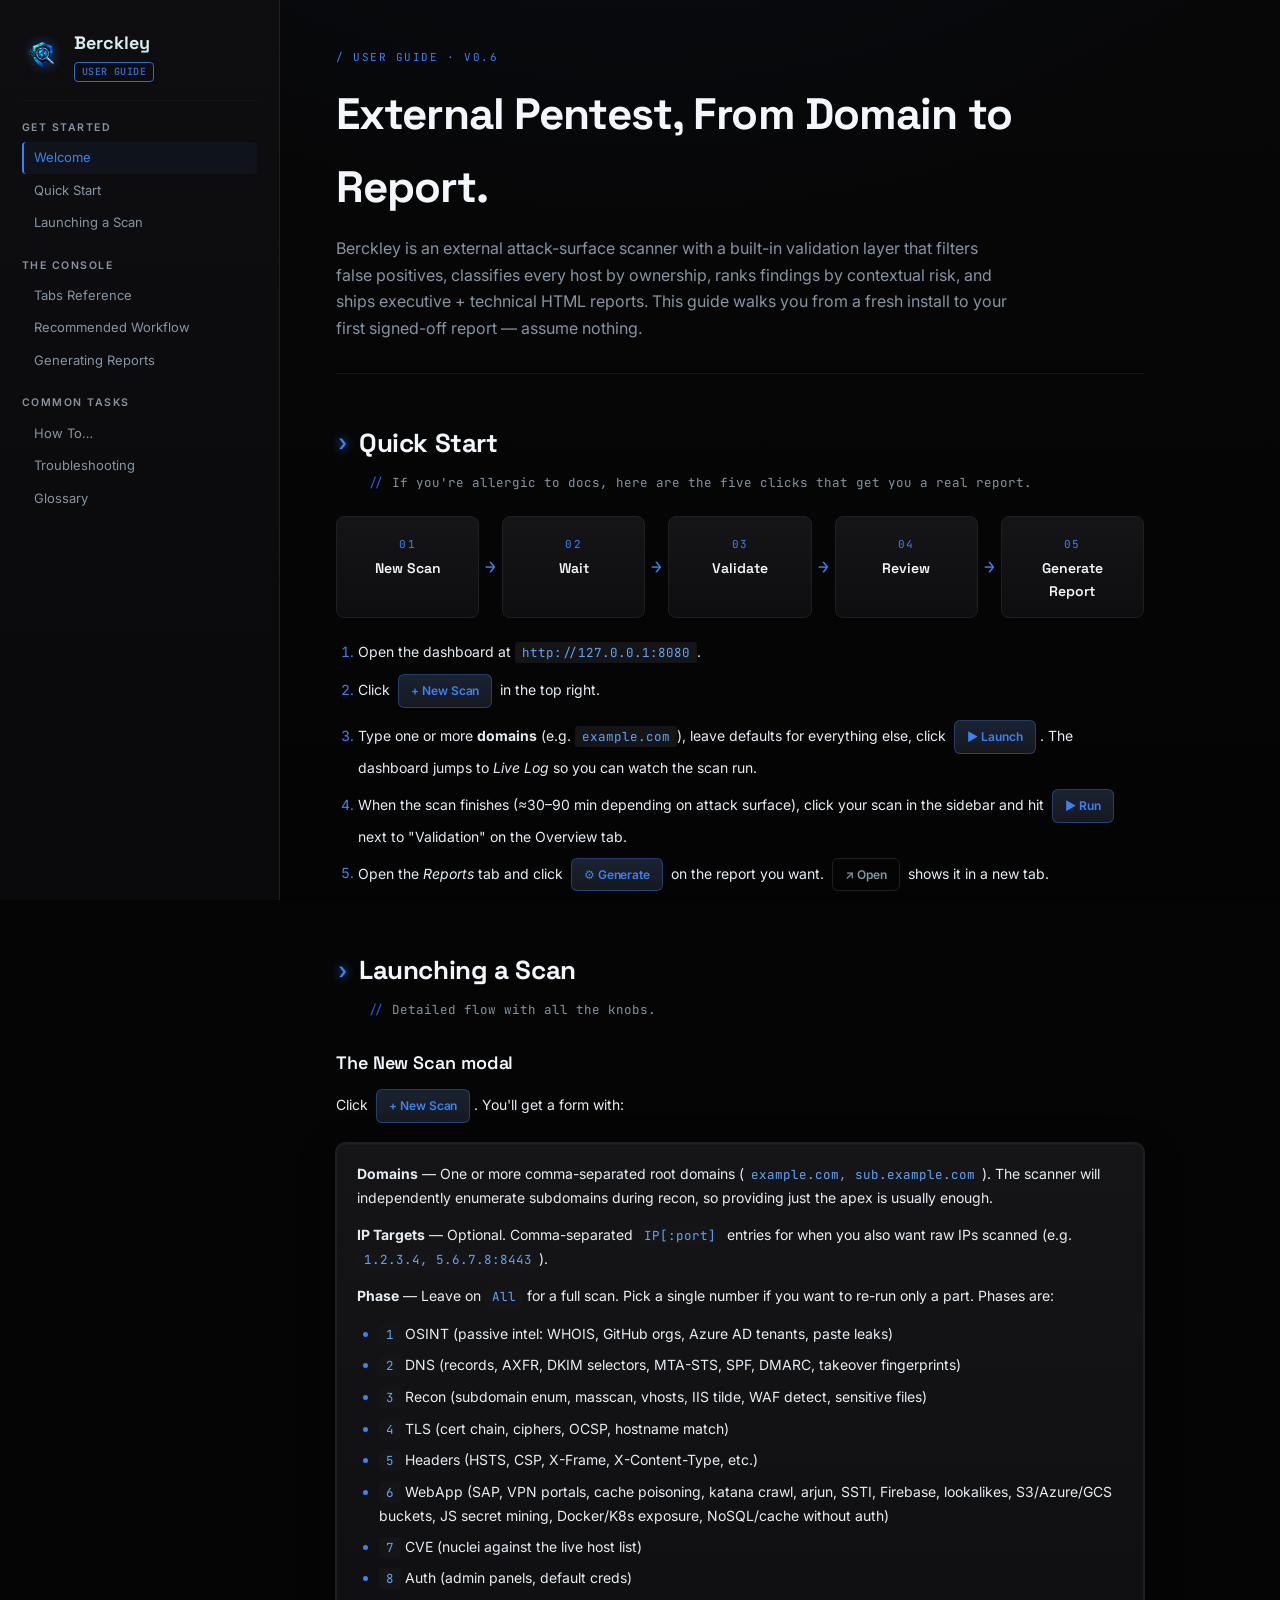
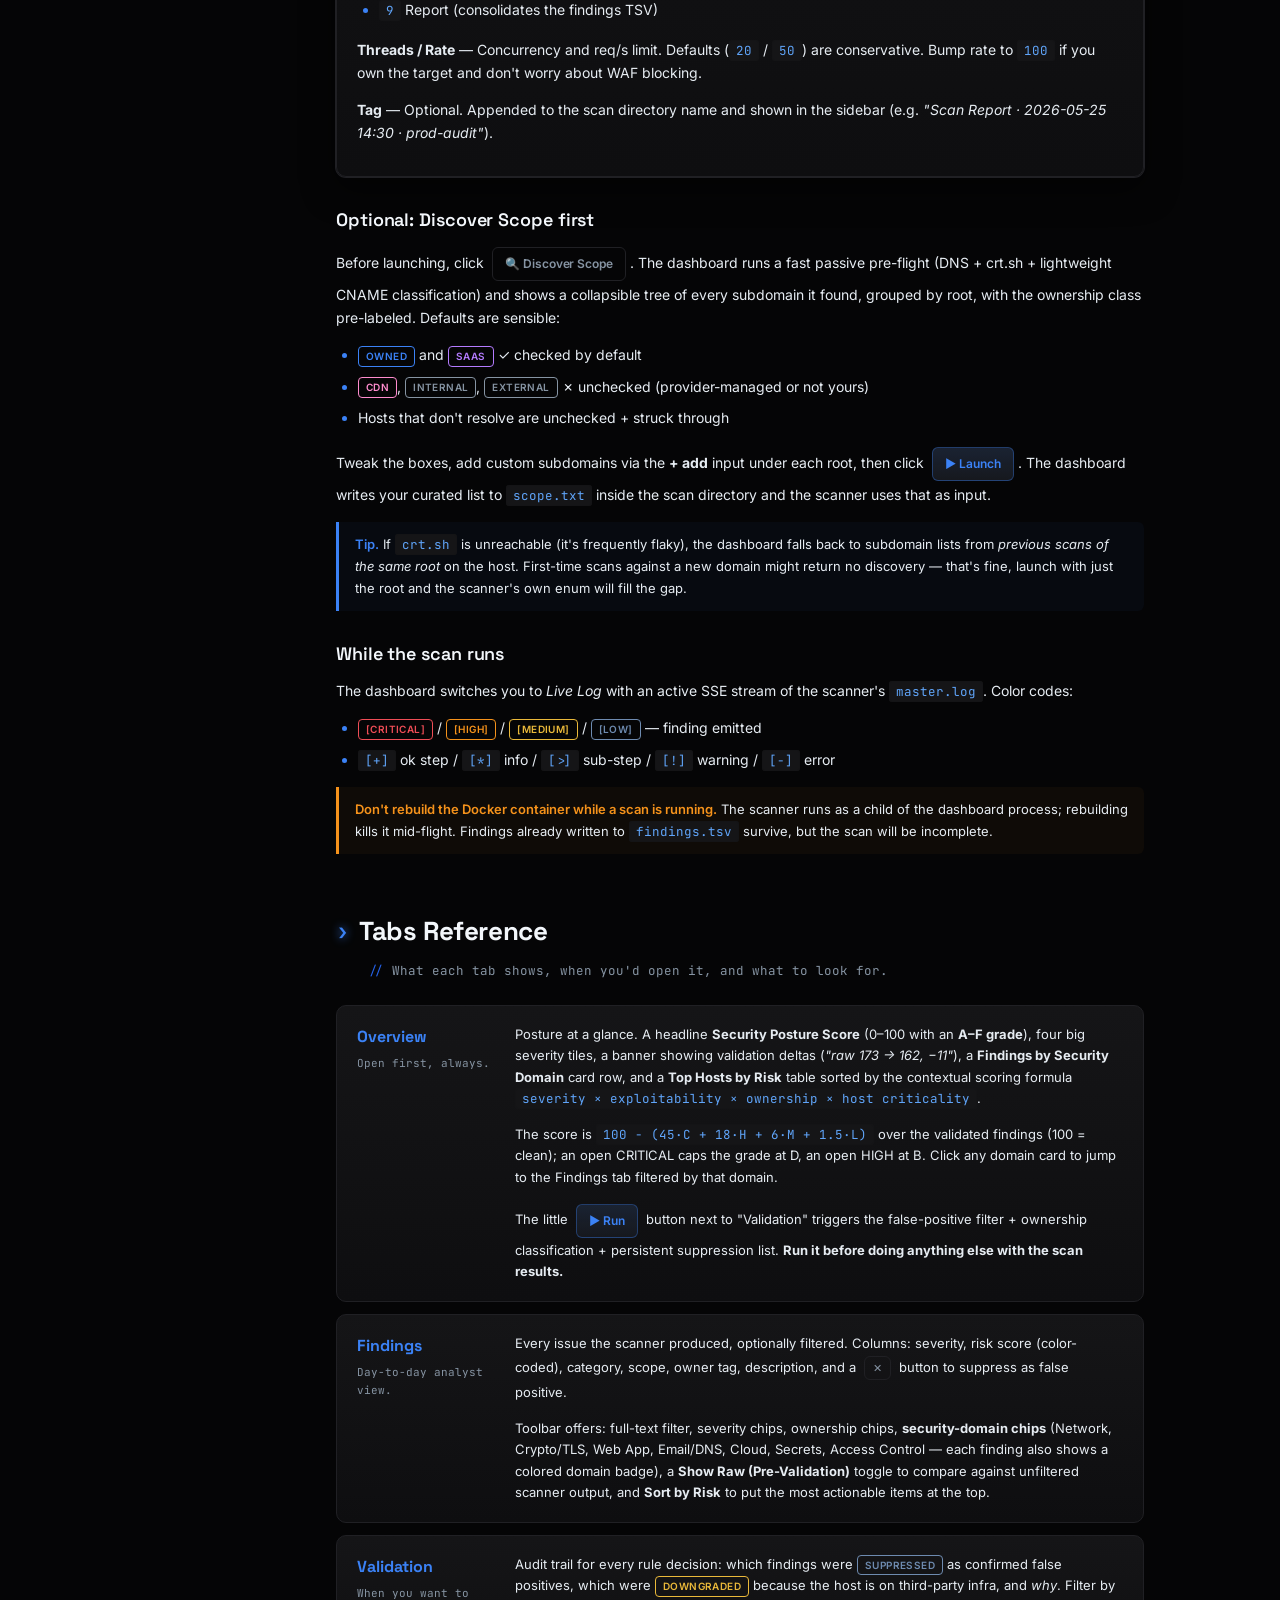
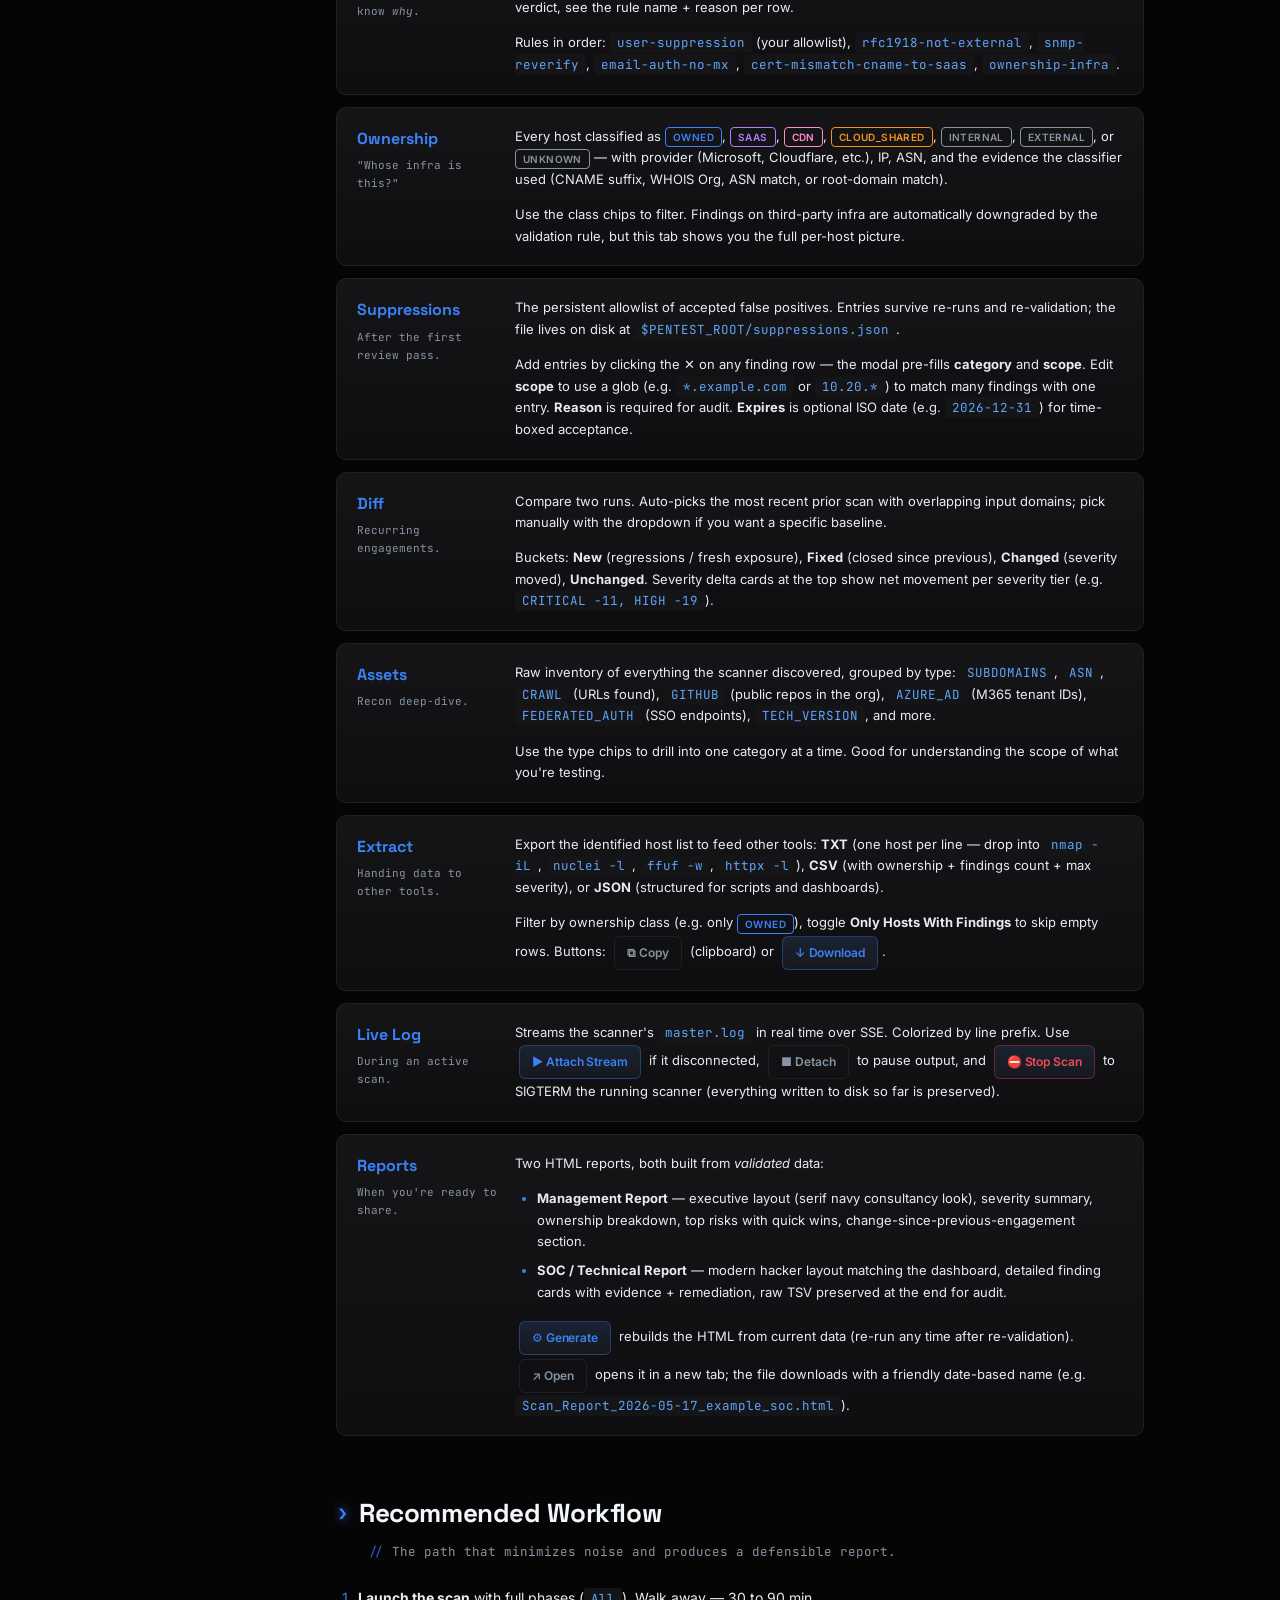
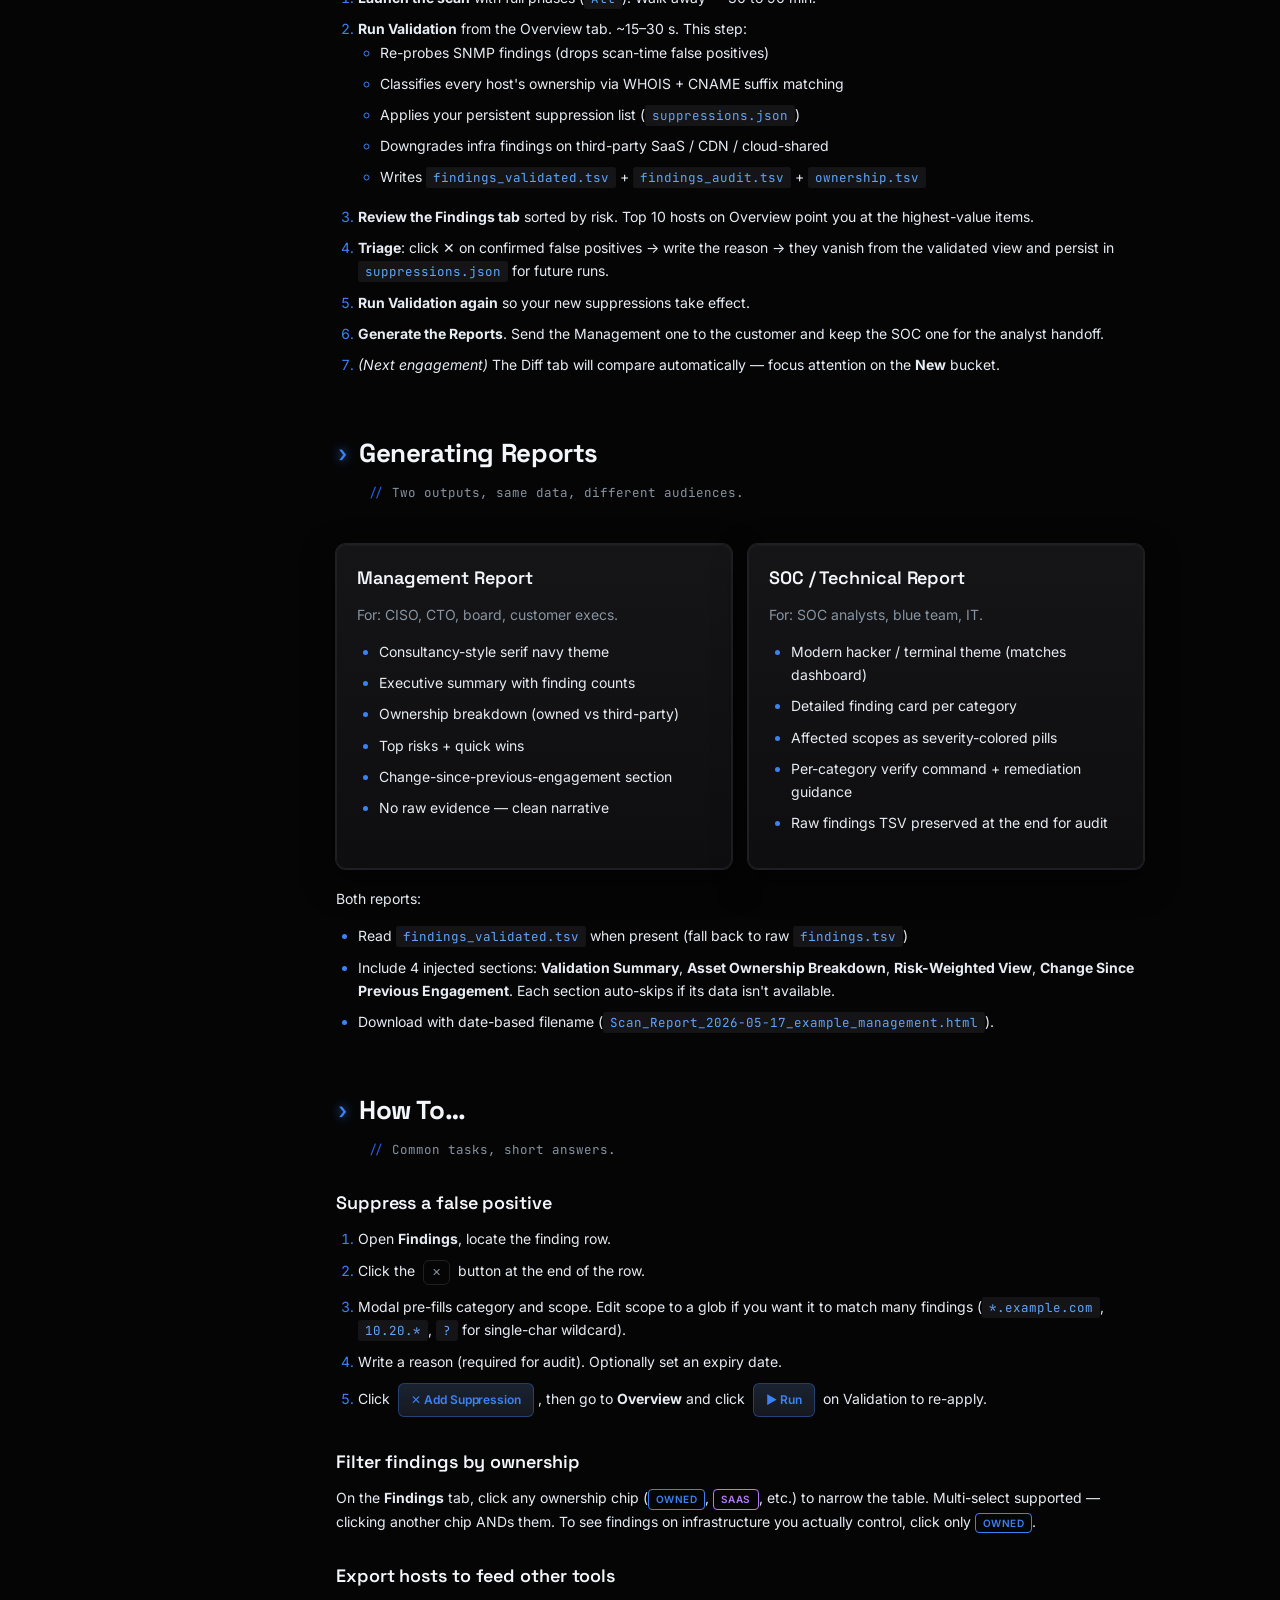
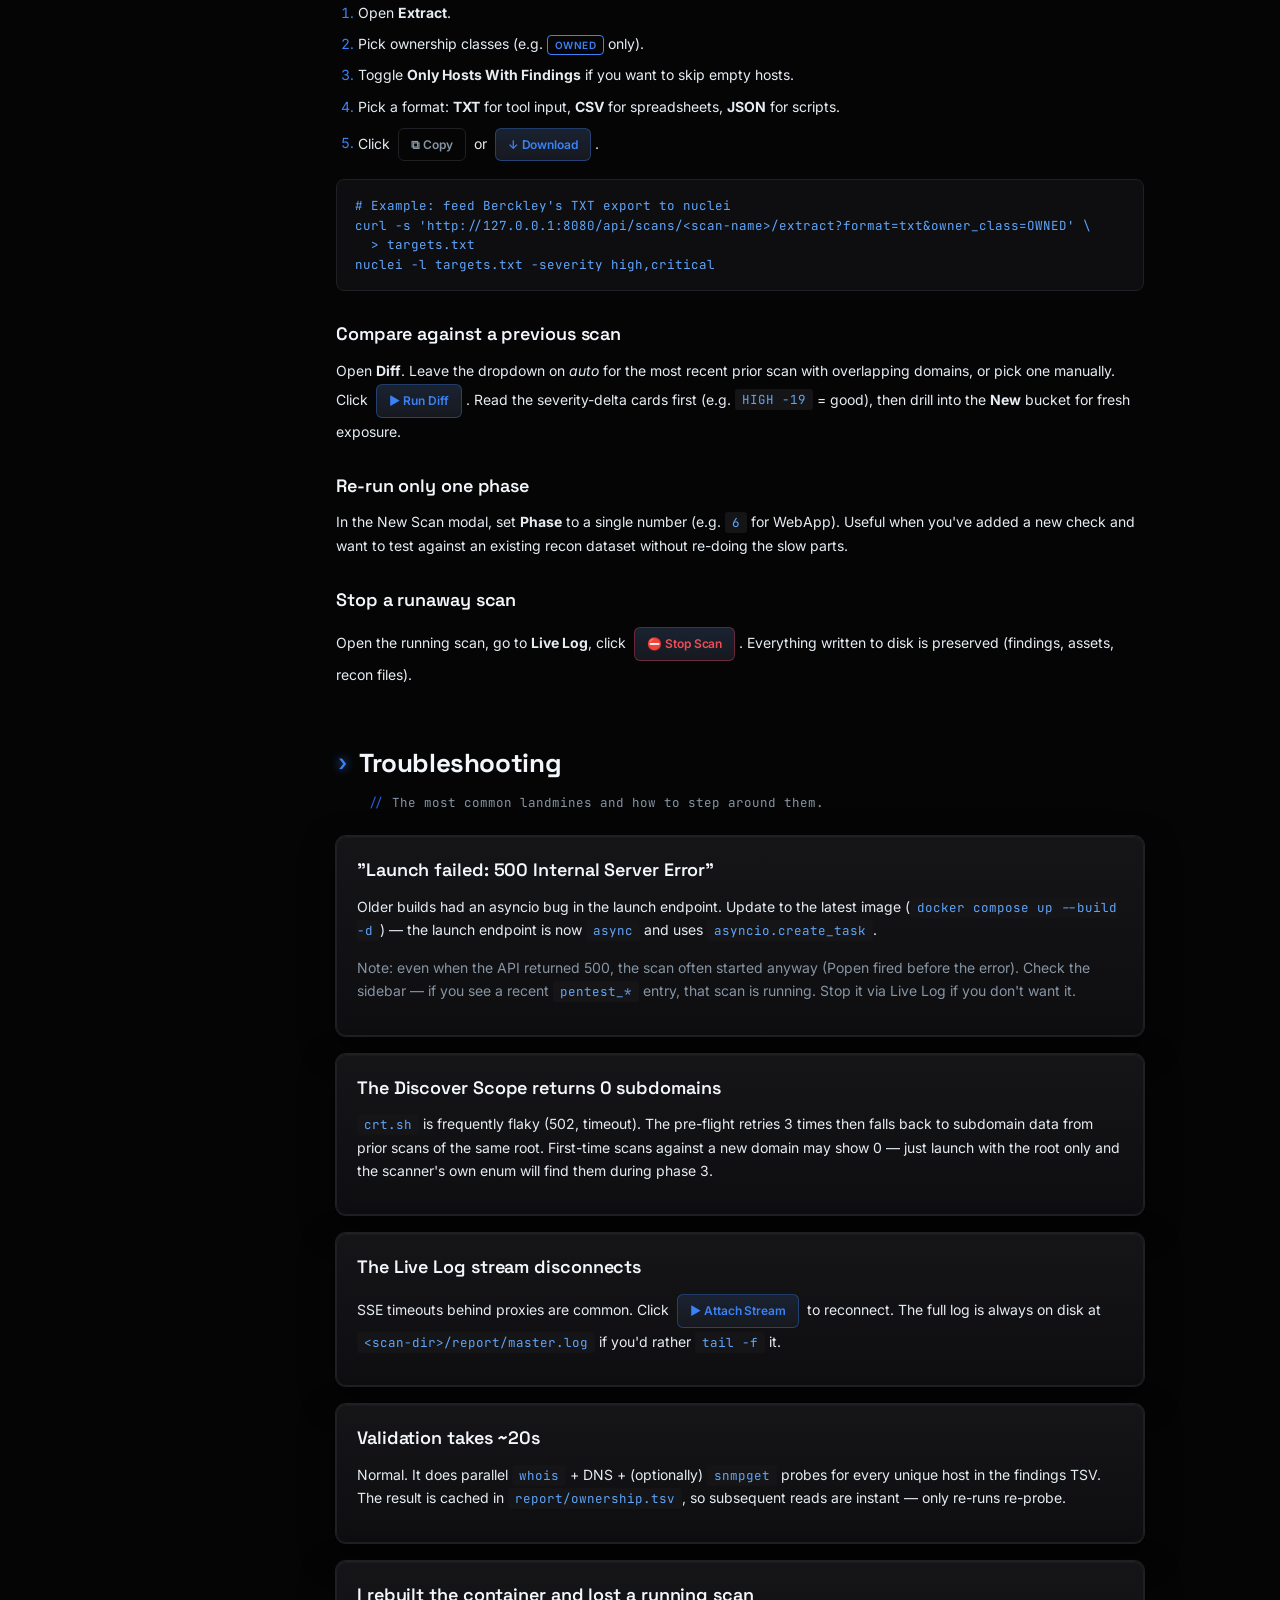
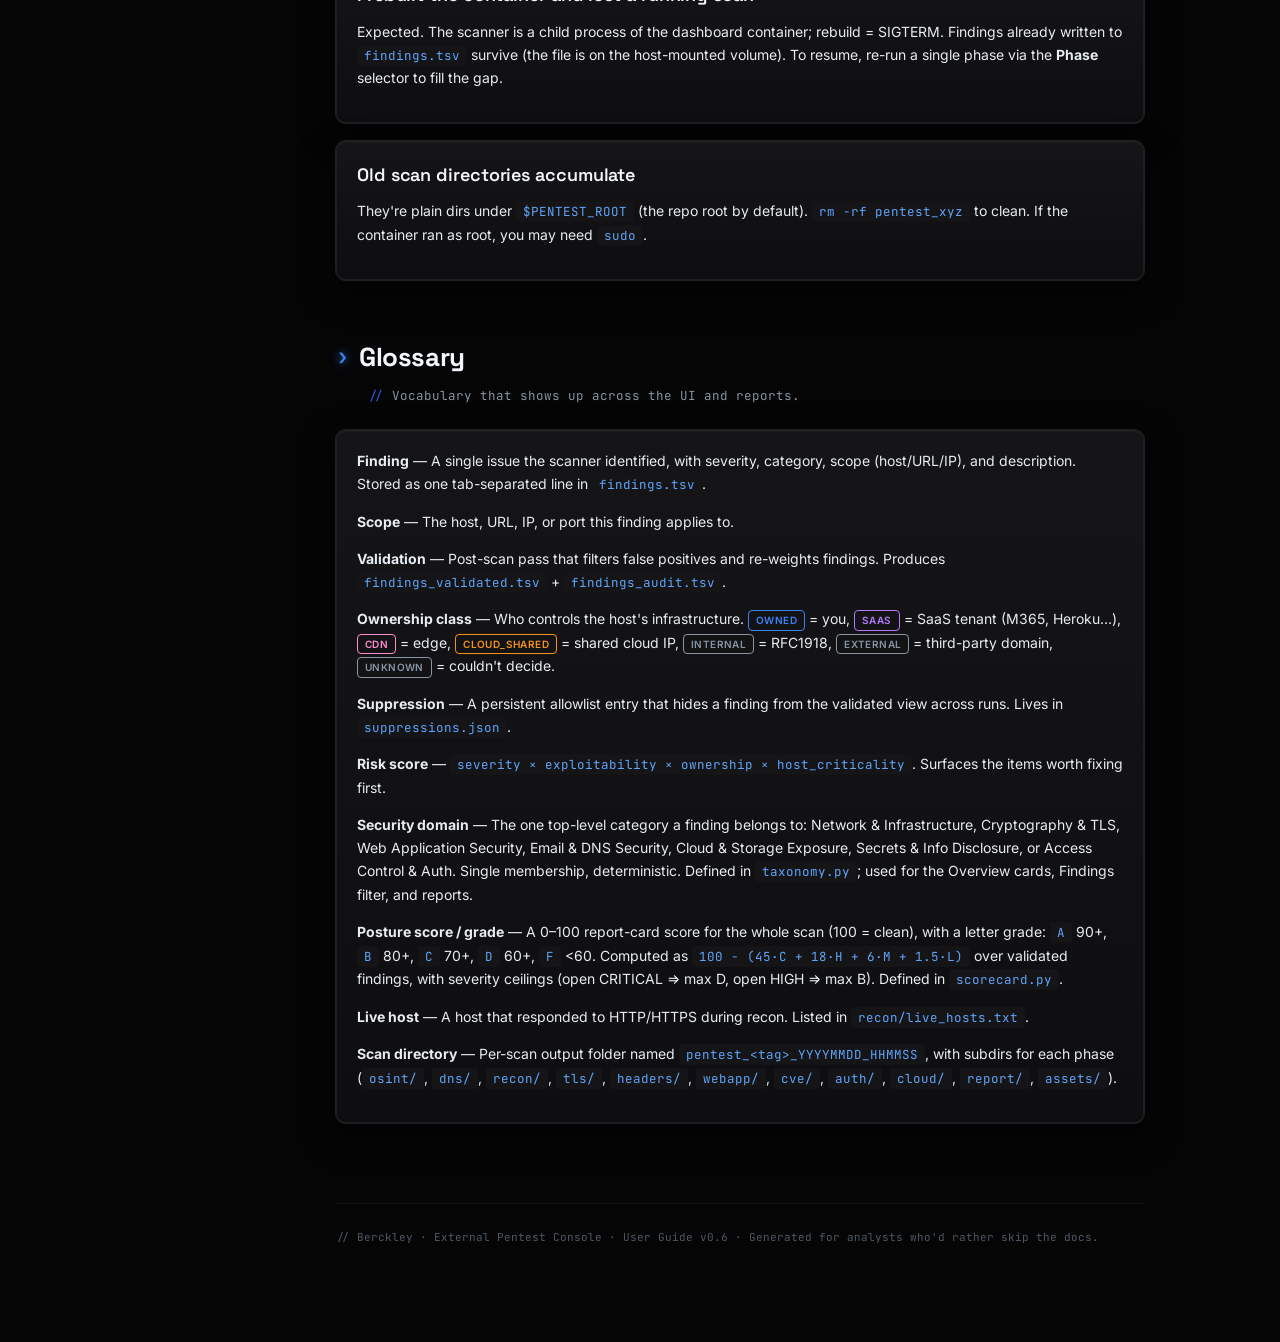
==== commit da43b20a: "discovery, supplier passive mode, pro dark theme Broaden discovery, add a passive supplier-assessmen" ====
--- a/dashboard/static/guide.html
+++ b/dashboard/static/guide.html
@@ -10,23 +10,23 @@
 <link href="https://fonts.googleapis.com/css2?family=Inter:wght@400;500;600;700&family=Space+Grotesk:wght@500;600;700&family=JetBrains+Mono:wght@400;500;600;700&display=swap" rel="stylesheet">
 <style>
 :root {
-  --bg:        #050608;
-  --bg-1:      #0a0d11;
-  --bg-2:      #0e1217;
-  --bg-3:      #141921;
-  --line:      #1c232c;
-  --line-soft: #131820;
+  --bg:        #050506;
+  --bg-1:      #0e0e10;
+  --bg-2:      #151517;
+  --bg-3:      #1c1c1f;
+  --line:      #202024;
+  --line-soft: #141416;
   --fg:        #e6ecf2;
   --fg-strong: #f3f7fb;
   --fg-soft:   #8694a3;
   --dim:       #4d5965;
-  --accent:    #00d8ff;
-  --accent-2:  #66e3ff;
-  --accent-3:  #00a3c4;
-  --crit: #ff3b5c;
-  --high: #ff8c1a;
-  --med:  #ffd400;
-  --low:  #6ec1ff;
+  --accent:    #3b82f6;
+  --accent-2:  #60a5fa;
+  --accent-3:  #2563eb;
+  --crit: #ef4d56;
+  --high: #f5921b;
+  --med:  #eab93a;
+  --low:  #6e8bb0;
   --shadow-card:
     0 1px 0 rgba(255,255,255,.025) inset,
     0 0 0 1px var(--line),
@@ -42,15 +42,13 @@
   font-family: var(--font-ui);
   font-size: 14px; line-height: 1.65;
   -webkit-font-smoothing: antialiased;
+  background-color: var(--bg);
   background-image:
-    radial-gradient(1100px 700px at 12% -10%, rgba(0,216,255,.055), transparent 55%),
-    radial-gradient(900px 600px at 110% 110%, rgba(102,227,255,.030), transparent 55%),
-    url("data:image/svg+xml;utf8,<svg xmlns='http://www.w3.org/2000/svg' width='28' height='32' viewBox='0 0 28 32'><path d='M14 0l14 8v16L14 32 0 24V8z' fill='none' stroke='%23005a78' stroke-opacity='0.085' stroke-width='0.6'/></svg>"),
-    repeating-linear-gradient(0deg, rgba(255,255,255,0.007) 0 1px, transparent 1px 3px);
+    radial-gradient(1200px 760px at 50% -25%, rgba(59, 130, 246, .045), transparent 60%),
+    linear-gradient(180deg, #070708 0%, #040405 100%);
   background-attachment: fixed;
-  background-color: var(--bg);
-}
-::selection { background: rgba(0,216,255,.28); color: #fff; }
+}
+::selection { background: rgba(59, 130, 246,.28); color: #fff; }
 html { scroll-behavior: smooth; }
 
 /* Layout */
@@ -65,7 +63,7 @@
   height: 100vh; overflow-y: auto;
   padding: 28px 22px;
   border-right: 1px solid var(--line);
-  background: linear-gradient(180deg, var(--bg-1), #03060a 80%);
+  background: linear-gradient(180deg, var(--bg-1), #0a0a0c 80%);
 }
 .toc-brand {
   display: flex; align-items: center; gap: 12px;
@@ -75,7 +73,7 @@
 }
 .toc-brand img {
   width: 40px; height: 40px;
-  filter: drop-shadow(0 0 6px rgba(0,216,255,.4));
+  filter: drop-shadow(0 0 6px rgba(59, 130, 246,.4));
 }
 .toc-brand .br {
   font-family: var(--font-display);
@@ -107,8 +105,8 @@
   margin: 1px 0;
   transition: color .12s var(--ease), background .12s var(--ease);
 }
-.toc a:hover { color: var(--fg); background: rgba(0,216,255,.04); border-left-color: rgba(0,216,255,.3); }
-.toc a.active { color: var(--accent); border-left-color: var(--accent); background: rgba(0,216,255,.05); }
+.toc a:hover { color: var(--fg); background: rgba(59, 130, 246,.04); border-left-color: rgba(59, 130, 246,.3); }
+.toc a.active { color: var(--accent); border-left-color: var(--accent); background: rgba(59, 130, 246,.05); }
 
 /* Main content */
 .content {
@@ -199,7 +197,7 @@
 }
 pre {
   font-family: var(--font-mono);
-  background: #02060a;
+  background: #0e0e10;
   border: 1px solid var(--line);
   border-radius: 8px;
   padding: 16px 18px;
@@ -225,7 +223,7 @@
   border-left: 3px solid var(--accent);
   padding: 12px 16px;
   margin: 16px 0;
-  background: rgba(0,216,255,.04);
+  background: rgba(59, 130, 246,.04);
   border-radius: 0 6px 6px 0;
   font-size: 13px;
 }
@@ -331,13 +329,13 @@
 .btn-sample {
   display: inline-block;
   padding: 6px 12px;
-  border: 1px solid rgba(0, 216, 255, .35);
+  border: 1px solid rgba(59, 130, 246, .35);
   border-radius: 6px;
   color: var(--accent);
   font-weight: 600;
   font-family: var(--font-ui);
   font-size: 12px;
-  background: linear-gradient(180deg, rgba(0,216,255,.12), rgba(0,216,255,.03)), var(--bg-2);
+  background: linear-gradient(180deg, rgba(59, 130, 246,.12), rgba(59, 130, 246,.03)), var(--bg-2);
   letter-spacing: -.005em;
   margin: 2px 4px;
   vertical-align: middle;
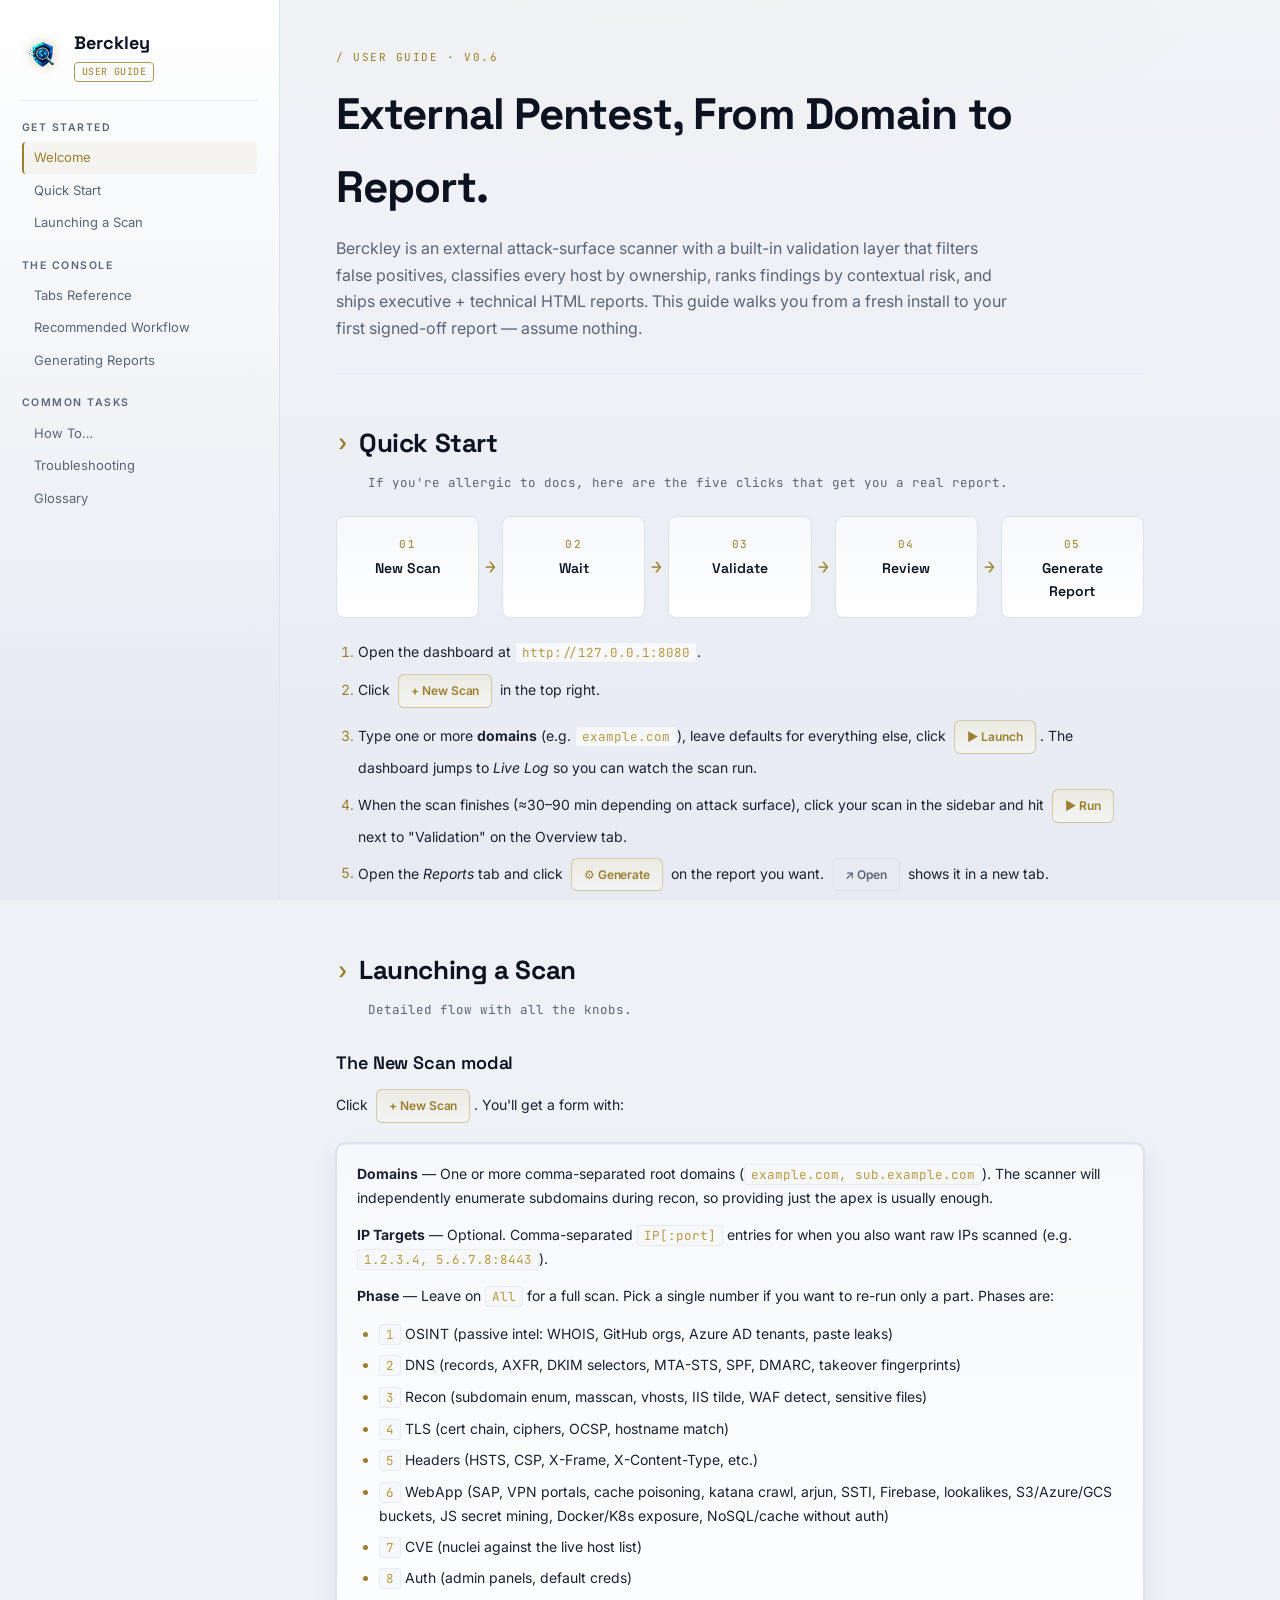
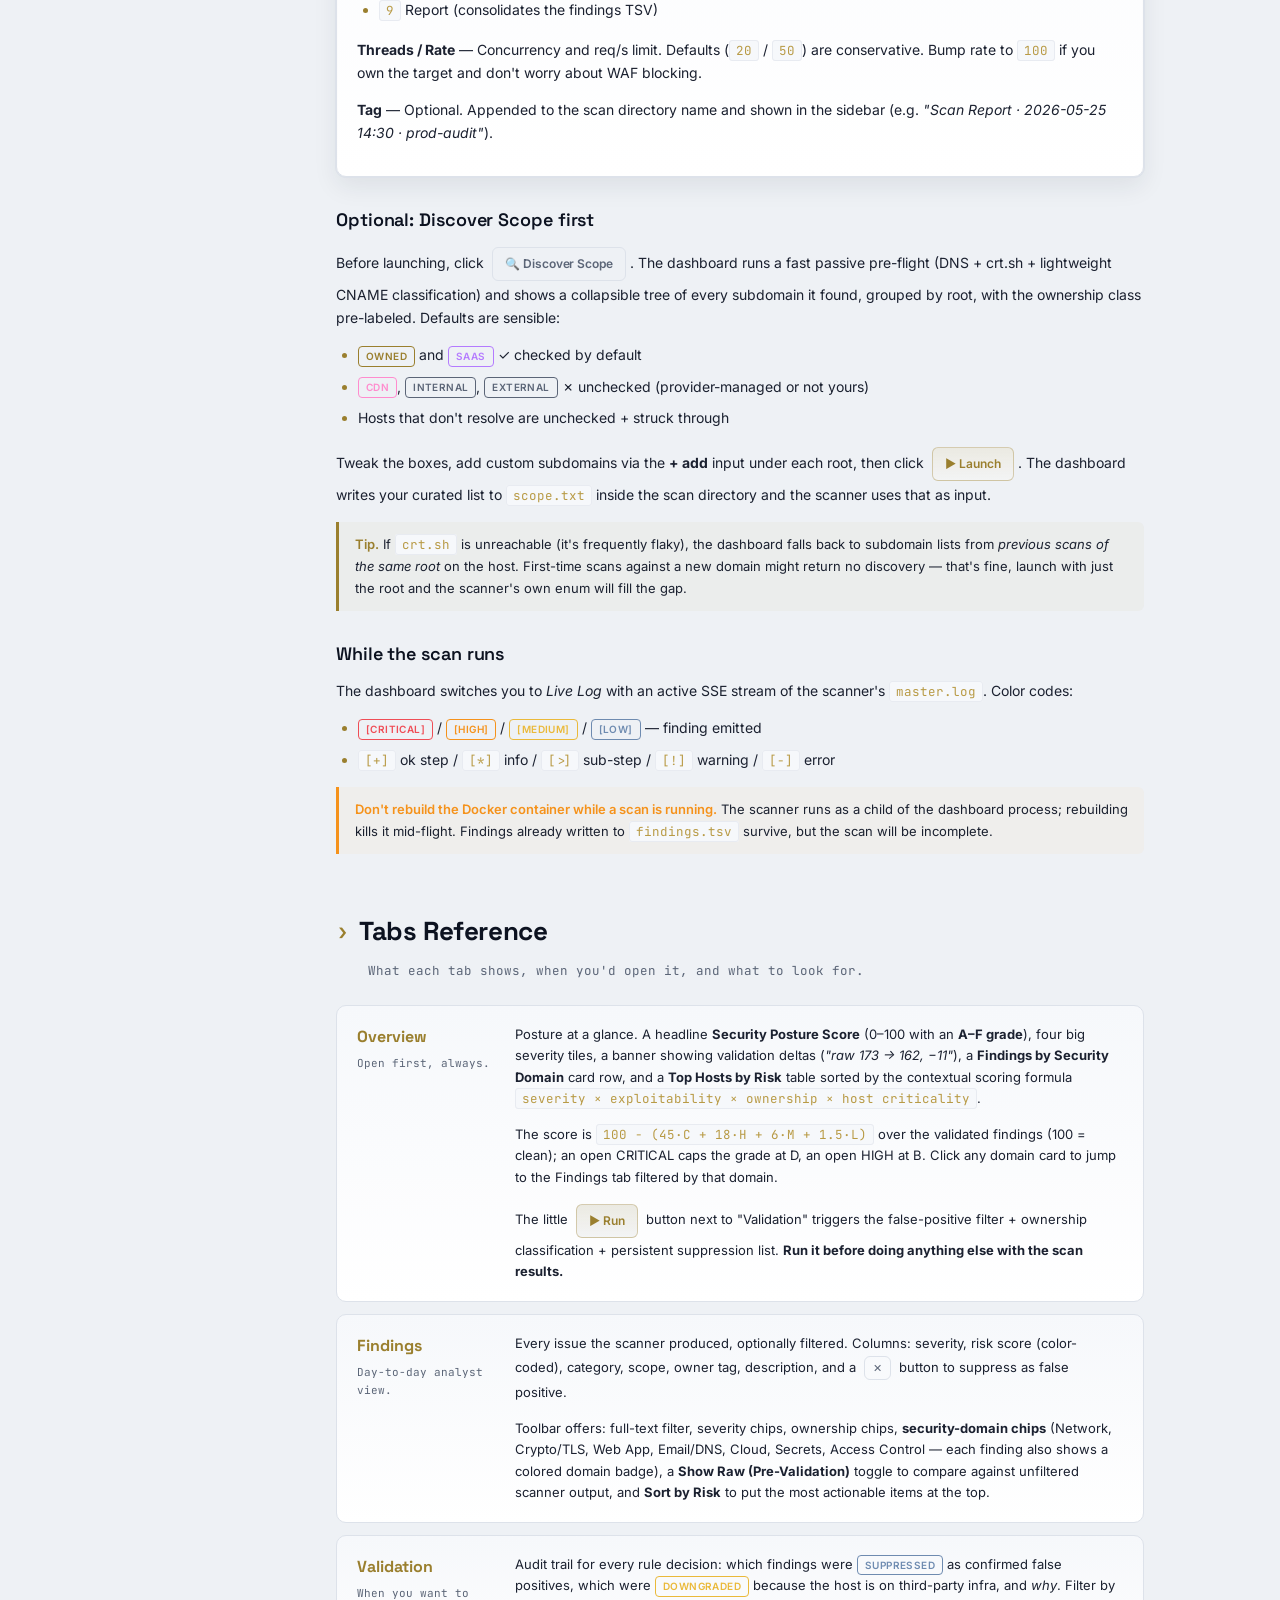
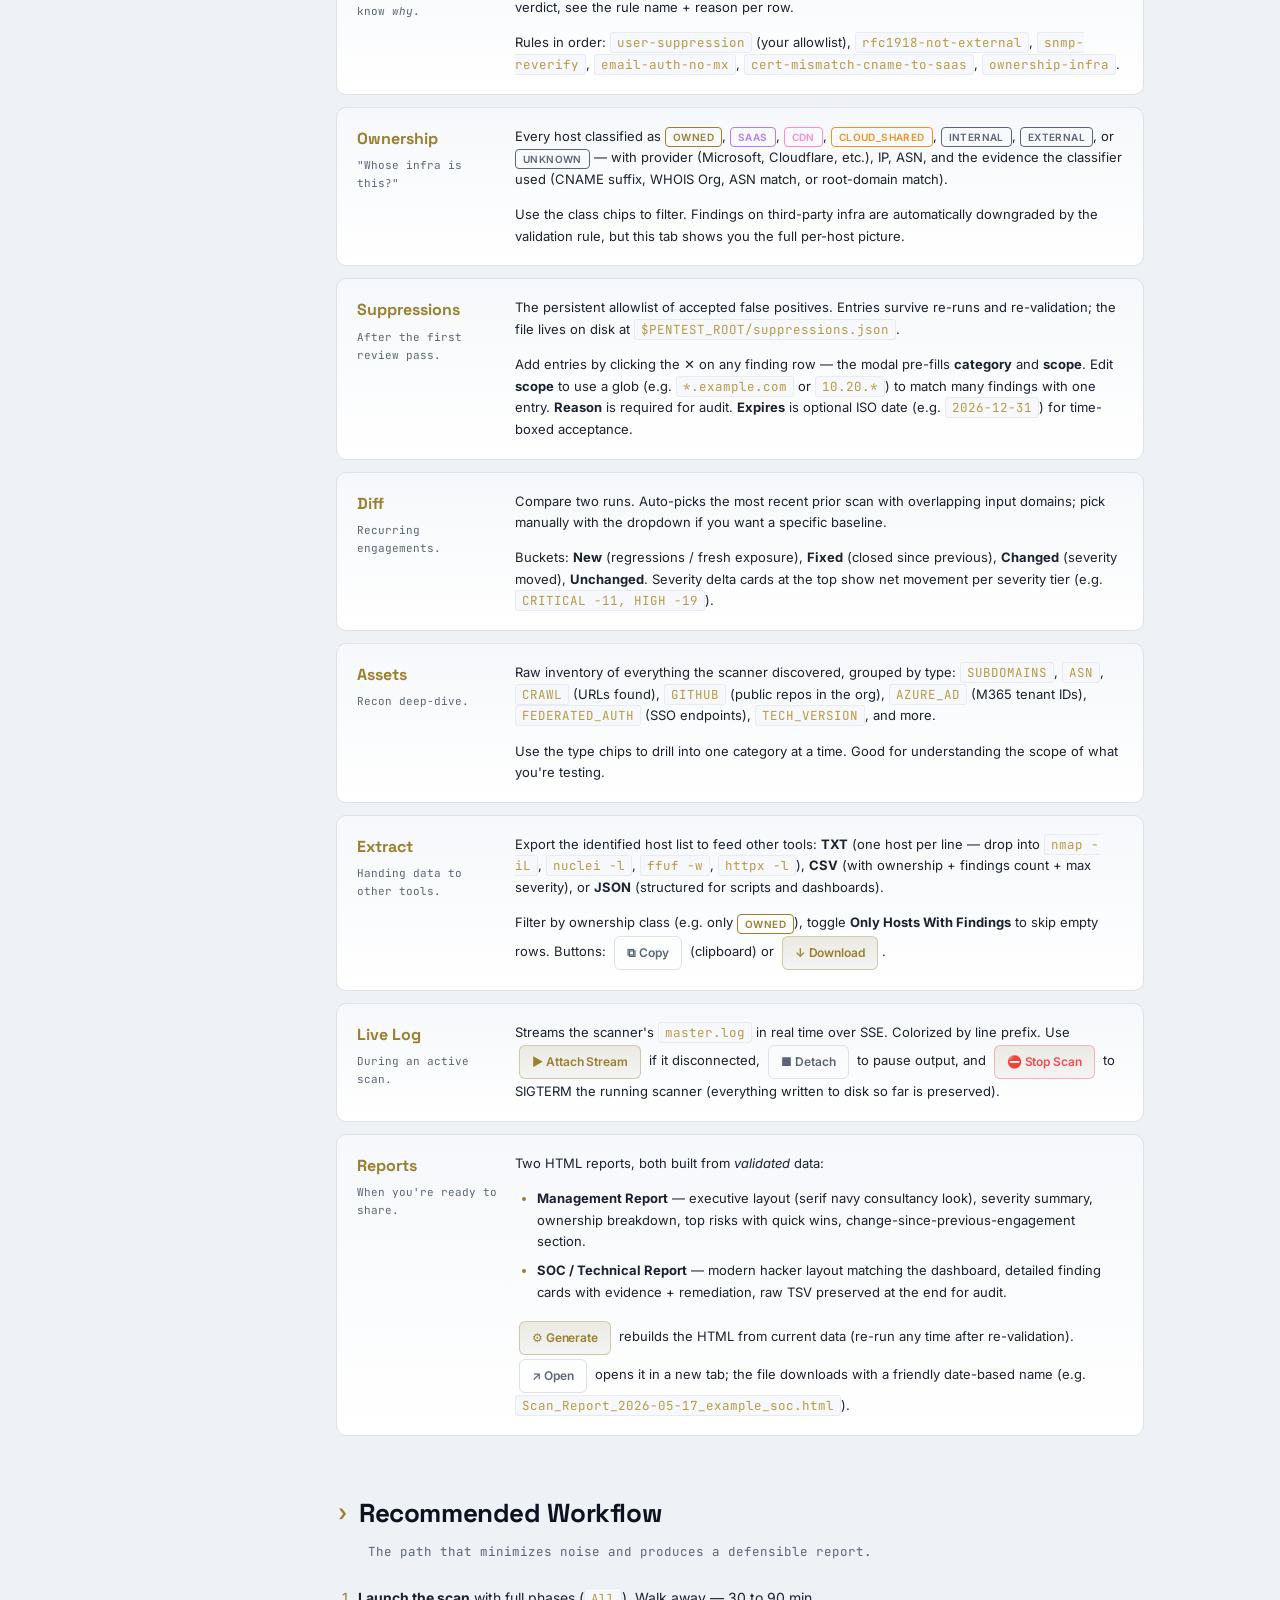
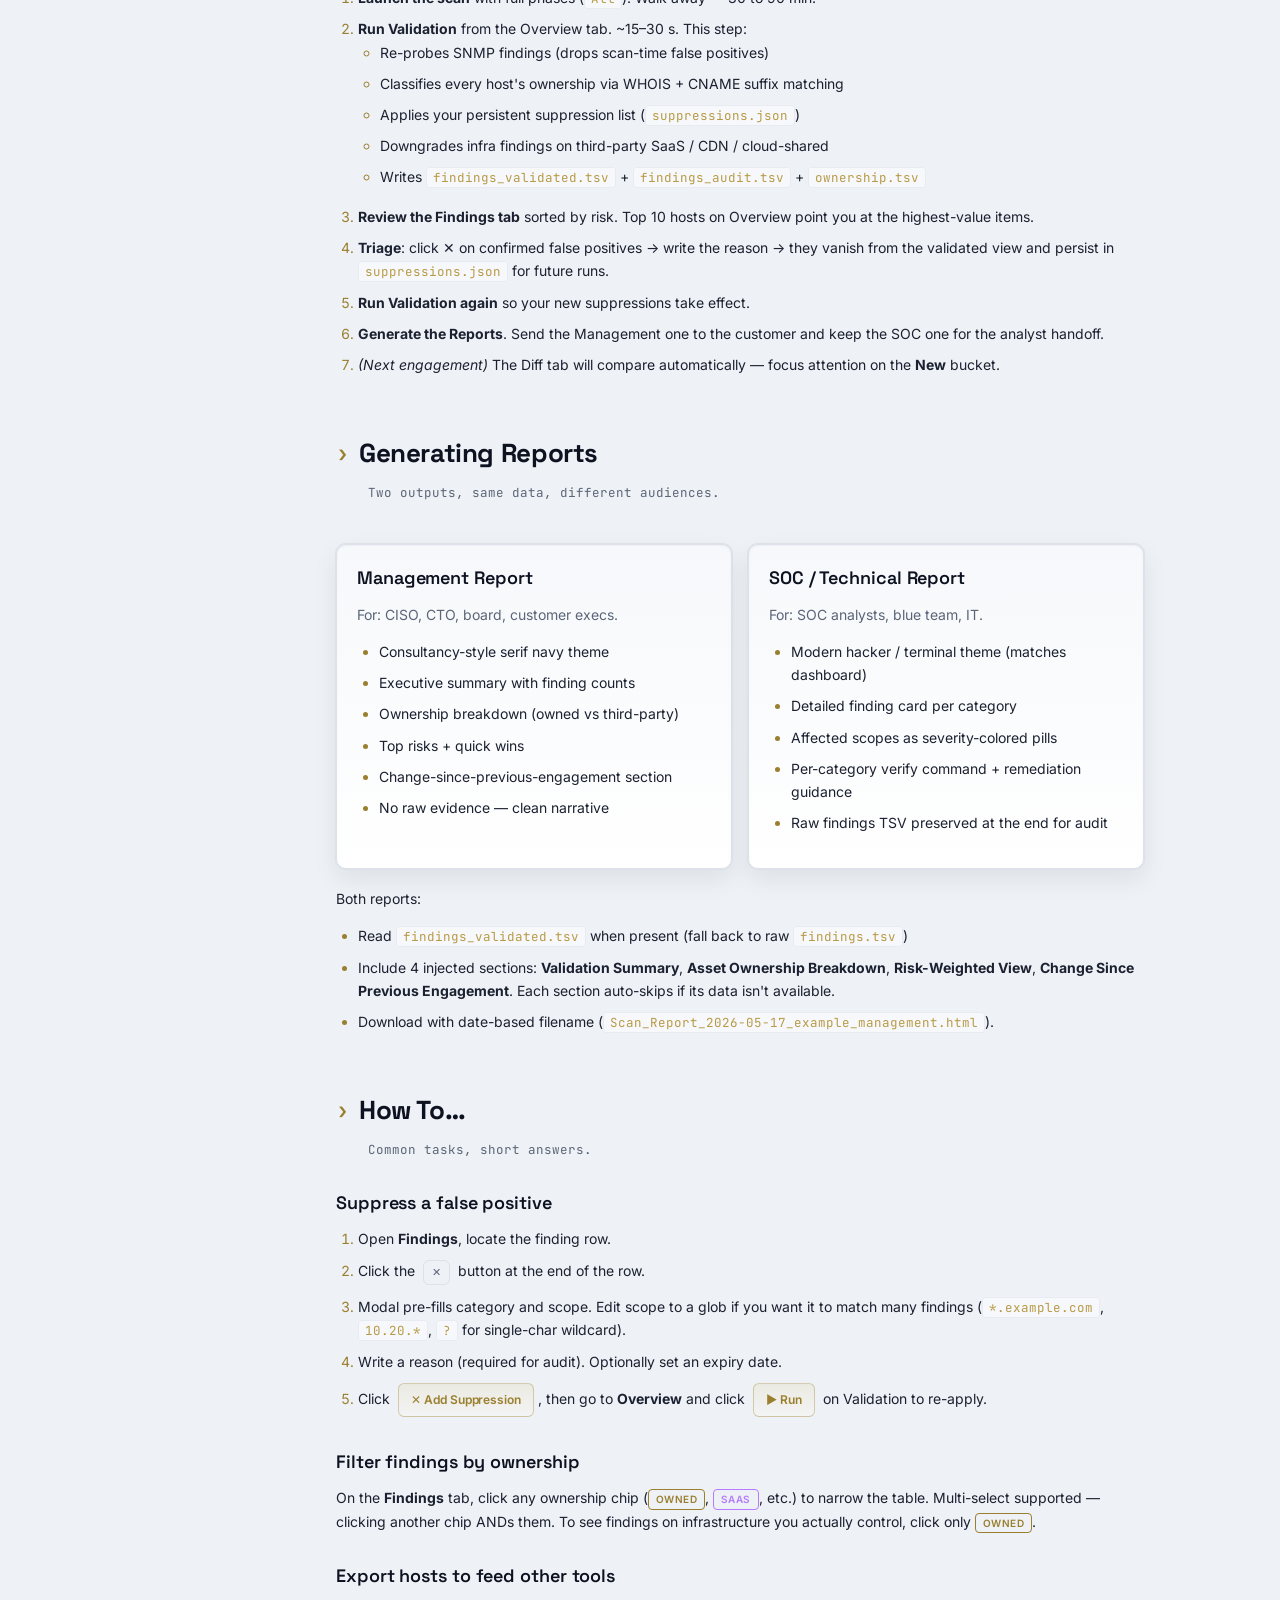
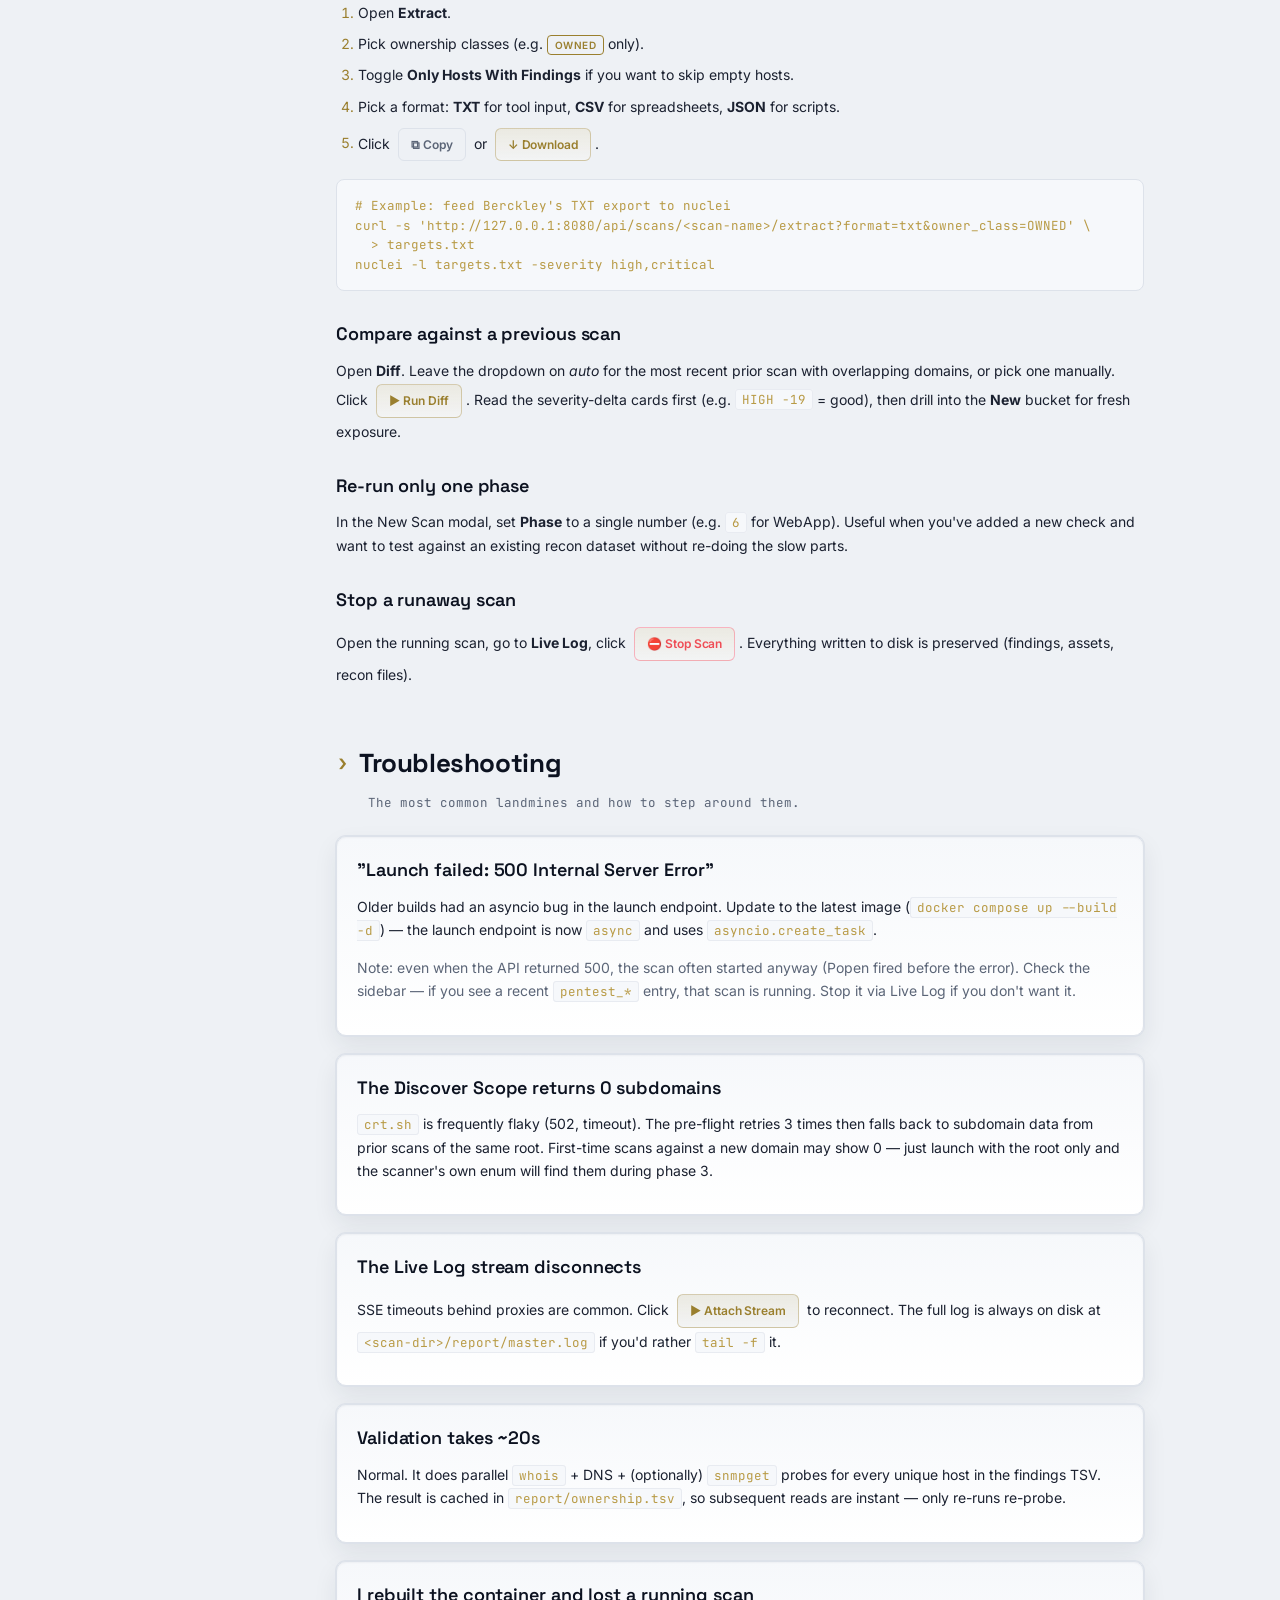
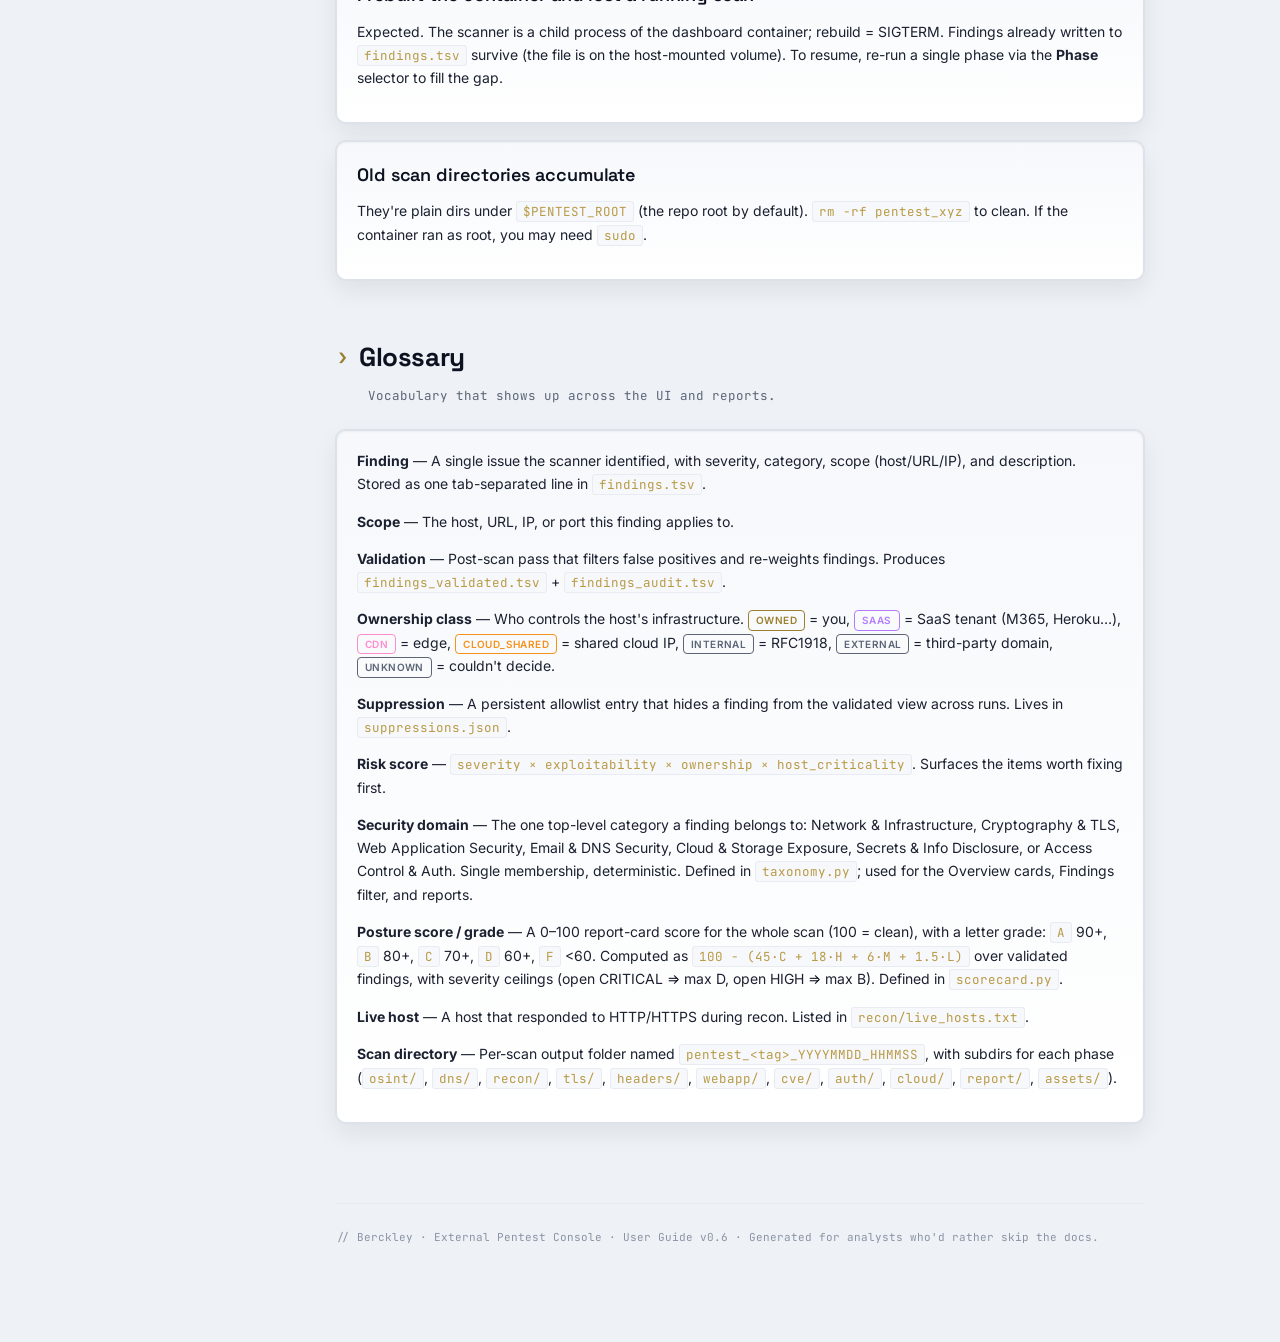
==== commit 5df5cd22: "UI: corporate light theme; scanner: passive-mode + FP fixes UI redesign - Light corporate theme (bra" ====
--- a/dashboard/static/guide.html
+++ b/dashboard/static/guide.html
@@ -10,27 +10,27 @@
 <link href="https://fonts.googleapis.com/css2?family=Inter:wght@400;500;600;700&family=Space+Grotesk:wght@500;600;700&family=JetBrains+Mono:wght@400;500;600;700&display=swap" rel="stylesheet">
 <style>
 :root {
-  --bg:        #050506;
-  --bg-1:      #0e0e10;
-  --bg-2:      #151517;
-  --bg-3:      #1c1c1f;
-  --line:      #202024;
-  --line-soft: #141416;
-  --fg:        #e6ecf2;
-  --fg-strong: #f3f7fb;
-  --fg-soft:   #8694a3;
-  --dim:       #4d5965;
-  --accent:    #3b82f6;
-  --accent-2:  #60a5fa;
-  --accent-3:  #2563eb;
+  --bg:        #eef1f5;
+  --bg-1:      #ffffff;
+  --bg-2:      #f6f8fb;
+  --bg-3:      #eceff4;
+  --line:      #dde2ea;
+  --line-soft: #e8ebf1;
+  --fg:        #1b2130;
+  --fg-strong: #0c1220;
+  --fg-soft:   #5b6577;
+  --dim:       #8a93a4;
+  --accent:    #9a7f2e;
+  --accent-2:  #b89a45;
+  --accent-3:  #9a7f2e;
   --crit: #ef4d56;
   --high: #f5921b;
   --med:  #eab93a;
   --low:  #6e8bb0;
   --shadow-card:
-    0 1px 0 rgba(255,255,255,.025) inset,
+    0 1px 2px rgba(27,33,48,.04) inset,
     0 0 0 1px var(--line),
-    0 12px 32px rgba(0,0,0,.55);
+    0 10px 24px rgba(27,33,48,.08);
   --font-ui:    'Inter', system-ui, -apple-system, sans-serif;
   --font-display:'Space Grotesk', 'Inter', sans-serif;
   --font-mono:  'JetBrains Mono', ui-monospace, monospace;
@@ -44,11 +44,11 @@
   -webkit-font-smoothing: antialiased;
   background-color: var(--bg);
   background-image:
-    radial-gradient(1200px 760px at 50% -25%, rgba(59, 130, 246, .045), transparent 60%),
-    linear-gradient(180deg, #070708 0%, #040405 100%);
+    radial-gradient(1200px 760px at 50% -25%, rgba(154, 127, 46, .045), transparent 60%),
+    linear-gradient(180deg, #f1f3f7 0%, #e7ebf1 100%);
   background-attachment: fixed;
 }
-::selection { background: rgba(59, 130, 246,.28); color: #fff; }
+::selection { background: rgba(154, 127, 46,.28); color: #fff; }
 html { scroll-behavior: smooth; }
 
 /* Layout */
@@ -63,7 +63,7 @@
   height: 100vh; overflow-y: auto;
   padding: 28px 22px;
   border-right: 1px solid var(--line);
-  background: linear-gradient(180deg, var(--bg-1), #0a0a0c 80%);
+  background: linear-gradient(180deg, var(--bg-1), #e7ebf1 80%);
 }
 .toc-brand {
   display: flex; align-items: center; gap: 12px;
@@ -73,14 +73,12 @@
 }
 .toc-brand img {
   width: 40px; height: 40px;
-  filter: drop-shadow(0 0 6px rgba(59, 130, 246,.4));
+  filter: drop-shadow(0 0 6px rgba(154, 127, 46,.4));
 }
 .toc-brand .br {
   font-family: var(--font-display);
   font-weight: 700; font-size: 18px;
-  background: linear-gradient(180deg, #fff, #b9d8e6);
-  -webkit-background-clip: text; background-clip: text;
-  -webkit-text-fill-color: transparent;
+  color: var(--fg-strong);
 }
 .toc-brand .tag {
   font-family: var(--font-mono);
@@ -105,8 +103,8 @@
   margin: 1px 0;
   transition: color .12s var(--ease), background .12s var(--ease);
 }
-.toc a:hover { color: var(--fg); background: rgba(59, 130, 246,.04); border-left-color: rgba(59, 130, 246,.3); }
-.toc a.active { color: var(--accent); border-left-color: var(--accent); background: rgba(59, 130, 246,.05); }
+.toc a:hover { color: var(--fg); background: rgba(154, 127, 46,.04); border-left-color: rgba(154, 127, 46,.3); }
+.toc a.active { color: var(--accent); border-left-color: var(--accent); background: rgba(154, 127, 46,.05); }
 
 /* Main content */
 .content {
@@ -151,7 +149,7 @@
   font-weight: 700;
   font-size: 22px;
   line-height: 1;
-  text-shadow: 0 0 10px var(--accent);
+  
 }
 .sec-head h2 {
   margin: 0;
@@ -167,7 +165,7 @@
   font-size: 12.5px;
   line-height: 1.55;
 }
-.sec-desc::before { content: "// "; color: var(--accent-3); }
+.sec-desc::before { content: ""; color: var(--accent-3); }
 
 h3 {
   font-family: var(--font-display);
@@ -197,7 +195,7 @@
 }
 pre {
   font-family: var(--font-mono);
-  background: #0e0e10;
+  background: #f6f8fb;
   border: 1px solid var(--line);
   border-radius: 8px;
   padding: 16px 18px;
@@ -223,7 +221,7 @@
   border-left: 3px solid var(--accent);
   padding: 12px 16px;
   margin: 16px 0;
-  background: rgba(59, 130, 246,.04);
+  background: rgba(154, 127, 46,.04);
   border-radius: 0 6px 6px 0;
   font-size: 13px;
 }
@@ -329,13 +327,13 @@
 .btn-sample {
   display: inline-block;
   padding: 6px 12px;
-  border: 1px solid rgba(59, 130, 246, .35);
+  border: 1px solid rgba(154, 127, 46, .35);
   border-radius: 6px;
   color: var(--accent);
   font-weight: 600;
   font-family: var(--font-ui);
   font-size: 12px;
-  background: linear-gradient(180deg, rgba(59, 130, 246,.12), rgba(59, 130, 246,.03)), var(--bg-2);
+  background: linear-gradient(180deg, rgba(154, 127, 46,.12), rgba(154, 127, 46,.03)), var(--bg-2);
   letter-spacing: -.005em;
   margin: 2px 4px;
   vertical-align: middle;
